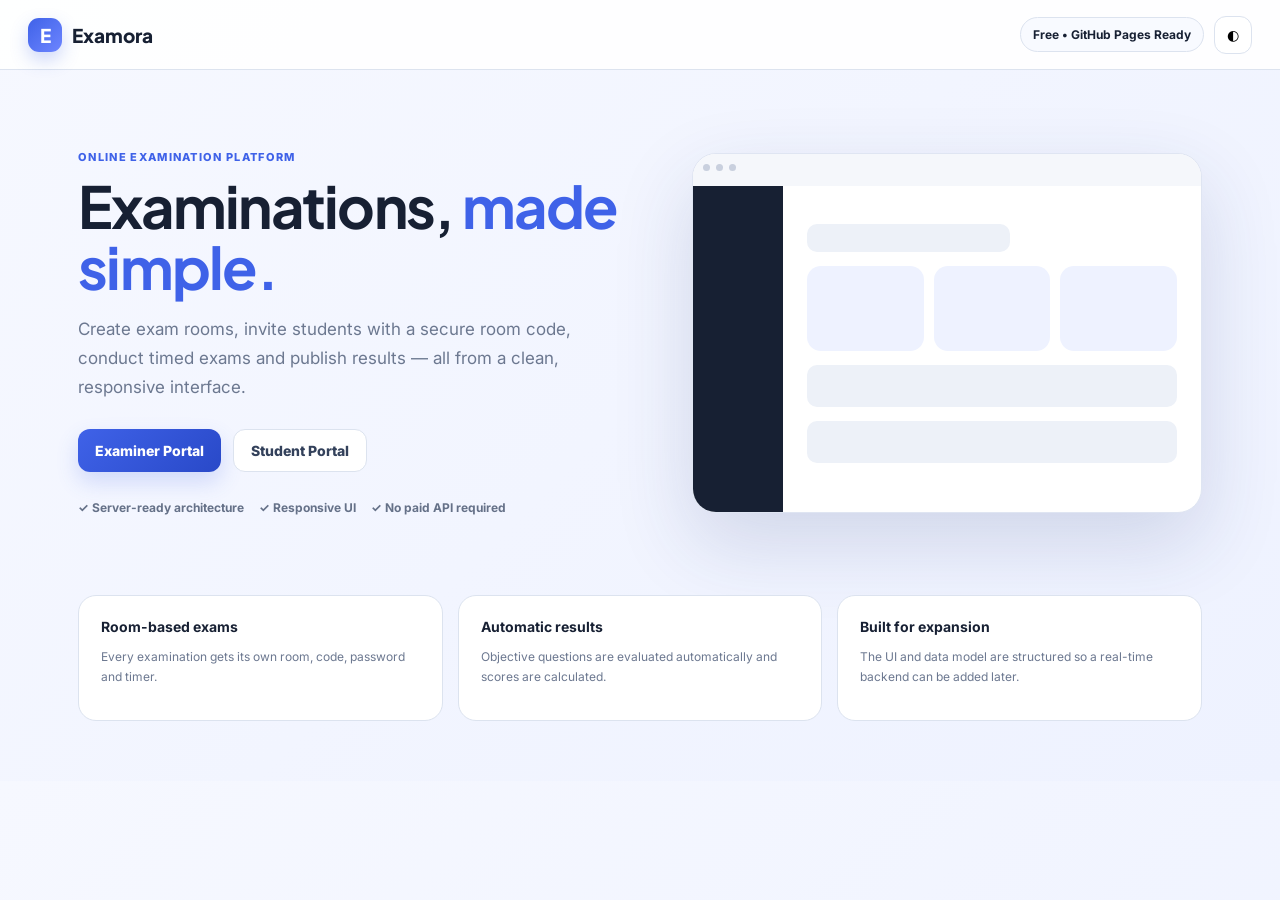
==== index.html @ bc2a3bcb "Add files via upload" ====
<!DOCTYPE html>
<html lang="en">
<head>
  <meta charset="UTF-8">
  <meta name="viewport" content="width=device-width,initial-scale=1">
  <title>Examora — Online Examination Portal</title>
  <meta name="description" content="Free, modern online examination portal with Examiner and Student portals.">
  <link rel="stylesheet" href="assets/styles.css">
</head>
<body class="landing">
  <header class="landing-nav">
    <a class="brand" href="#"><span class="brand-mark">E</span><span>Examora</span></a>
    <div class="top-actions"><span class="secure-pill">Free • GitHub Pages Ready</span><button class="icon-btn" onclick="toggleTheme()" title="Toggle theme" aria-label="Toggle dark mode">◐</button></div>
  </header>

  <main class="hero">
    <section class="hero-copy">
      <div class="eyebrow">ONLINE EXAMINATION PLATFORM</div>
      <h1>Examinations, <span>made simple.</span></h1>
      <p>Create exam rooms, invite students with a secure room code, conduct timed exams and publish results — all from a clean, responsive interface.</p>
      <div class="hero-actions">
        <a class="btn btn-primary" href="examiner.html">Examiner Portal</a>
        <a class="btn btn-secondary" href="student.html">Student Portal</a>
      </div>
      <div class="feature-row">
        <span>✓ Server-ready architecture</span>
        <span>✓ Responsive UI</span>
        <span>✓ No paid API required</span>
      </div>
    </section>
    <section class="portal-preview">
      <div class="preview-window">
        <div class="preview-top"><span></span><span></span><span></span></div>
        <div class="preview-content">
          <div class="preview-sidebar"></div>
          <div class="preview-main">
            <div class="skeleton wide"></div>
            <div class="preview-grid"><div></div><div></div><div></div></div>
            <div class="skeleton"></div><div class="skeleton"></div>
          </div>
        </div>
      </div>
    </section>
  </main>

  <section class="landing-features">
    <article><b>Room-based exams</b><p>Every examination gets its own room, code, password and timer.</p></article>
    <article><b>Automatic results</b><p>Objective questions are evaluated automatically and scores are calculated.</p></article>
    <article><b>Built for expansion</b><p>The UI and data model are structured so a real-time backend can be added later.</p></article>
  </section>
  <script src="assets/app.js"></script><script>restoreTheme();</script>
</body>
</html>
---- assets/styles.css ----
@import url('https://fonts.googleapis.com/css2?family=Inter:wght@400;500;600;700;800&family=Plus+Jakarta+Sans:wght@600;700;800&display=swap');
:root{--bg:#f5f7fb;--surface:#fff;--surface2:#f8faff;--text:#172033;--muted:#6c7890;--line:#dce3ef;--primary:#3f62e8;--primary2:#2949c8;--student:#0d9b83;--student2:#087764;--danger:#e14d5a;--warning:#d99016;--shadow:0 18px 50px rgba(25,40,80,.08);--radius:18px}*{box-sizing:border-box}body{margin:0;background:var(--bg);color:var(--text);font:14px Inter,system-ui,sans-serif}button,input,textarea,select{font:inherit}a{text-decoration:none;color:inherit}.topbar,.landing-nav,.exam-header{height:70px;background:rgba(255,255,255,.94);border-bottom:1px solid var(--line);display:flex;align-items:center;justify-content:space-between;padding:0 28px;position:sticky;top:0;z-index:20}.brand{display:flex;align-items:center;gap:10px;font:800 19px 'Plus Jakarta Sans'}.brand-mark{width:34px;height:34px;border-radius:11px;background:linear-gradient(135deg,var(--primary),#6d85ff);display:grid;place-items:center;color:#fff;font-weight:800;box-shadow:0 8px 18px rgba(63,98,232,.25)}.student-theme .brand-mark{background:linear-gradient(135deg,var(--student),#2bc4a8)}.top-actions{display:flex;align-items:center;gap:10px}.user-chip,.secure-pill{padding:9px 12px;border:1px solid var(--line);background:var(--surface2);border-radius:999px;font-size:12px;font-weight:700}.icon-btn{border:1px solid var(--line);background:#fff;width:38px;height:38px;border-radius:12px;cursor:pointer}.app-shell{display:grid;grid-template-columns:245px 1fr;min-height:calc(100vh - 70px)}.sidebar{background:#fff;border-right:1px solid var(--line);padding:24px 14px;display:flex;flex-direction:column;justify-content:space-between}.sidebar nav{display:grid;gap:6px}.nav-item{border:0;background:transparent;text-align:left;padding:12px 14px;border-radius:12px;color:#657188;cursor:pointer;font-weight:700;display:flex;gap:12px;align-items:center}.nav-item span{width:20px;text-align:center}.nav-item.active{background:#eef2ff;color:var(--primary)}.student-theme .nav-item.active{background:#e7f8f4;color:var(--student)}.sidebar-bottom{display:grid;gap:10px;padding:10px 10px 0;color:#7a8498;font-size:12px}.sidebar-bottom a:hover{color:var(--primary)}.content{padding:30px;max-width:1500px;width:100%;margin:auto}.page-head{display:flex;align-items:center;justify-content:space-between;gap:20px;margin-bottom:22px}.eyebrow{font-size:11px;font-weight:800;letter-spacing:.12em;color:var(--primary);margin-bottom:7px}.student-theme .eyebrow{color:var(--student)}h1,h2{font-family:'Plus Jakarta Sans',Inter,sans-serif;margin:0}h1{font-size:30px;letter-spacing:-.03em}h2{font-size:17px}.page-head p,.form-section small,.exam-meta,.muted{color:var(--muted)}.btn{border:0;border-radius:12px;padding:12px 17px;font-weight:800;cursor:pointer;display:inline-flex;align-items:center;justify-content:center;gap:8px}.btn-primary{background:linear-gradient(135deg,var(--primary),var(--primary2));color:#fff;box-shadow:0 10px 22px rgba(63,98,232,.2)}.btn-student{background:linear-gradient(135deg,var(--student),var(--student2));color:#fff;box-shadow:0 10px 22px rgba(13,155,131,.18)}.btn-secondary{background:#fff;color:#33415b;border:1px solid var(--line)}.btn-ghost{background:transparent;color:#52617a}.btn-danger{background:#fff0f1;color:var(--danger);border:1px solid #ffd4d8}.full{width:100%}.text-btn{border:0;background:transparent;color:var(--primary);font-weight:800;cursor:pointer}.btn-review{border:1px solid transparent;border-radius:10px;padding:10px 12px;transition:.18s}.btn-review:hover{background:#eef2ff;color:var(--primary)}.btn-review.active{background:#eef2ff;color:var(--primary);border-color:#cdd8ff}.student-theme .text-btn{color:var(--student)}.stat-grid{display:grid;grid-template-columns:repeat(4,1fr);gap:15px;margin-bottom:22px}.stat-card{background:#fff;border:1px solid var(--line);border-radius:17px;padding:20px;box-shadow:0 5px 20px rgba(25,40,80,.03)}.stat-card span,.stat-card small{display:block;color:var(--muted);font-size:12px}.stat-card strong{font:800 30px 'Plus Jakarta Sans';margin:8px 0}.section-card{background:#fff;border:1px solid var(--line);border-radius:18px;padding:20px;box-shadow:0 5px 20px rgba(25,40,80,.03);margin-bottom:18px}.section-title{display:flex;justify-content:space-between;align-items:center;margin-bottom:14px}.exam-row,.result-row,.audit-row{display:grid;grid-template-columns:minmax(260px,1.8fr) 110px minmax(150px,1fr) 110px minmax(170px,1fr);align-items:center;gap:18px;padding:18px 0;border-bottom:1px solid #edf0f5}.exam-row>*,.result-row>*,.audit-row>*{min-width:0}.exam-row .room-secret{display:flex;align-items:center;gap:8px;min-width:150px;white-space:nowrap}.exam-row .secret-value{display:inline-block;font-family:monospace;background:#f6f8fc;padding:6px 9px;border-radius:7px;white-space:nowrap;overflow:hidden;text-overflow:ellipsis}.exam-row .room-actions{display:flex;align-items:center;justify-content:flex-start;gap:16px;white-space:nowrap}.exam-row .room-actions .text-btn{white-space:nowrap}.exam-row:last-child,.result-row:last-child,.audit-row:last-child{border-bottom:0}.badge{display:inline-flex;width:max-content;padding:6px 9px;border-radius:999px;font-size:10px;font-weight:800;text-transform:uppercase}.badge.active{background:#e6f8ef;color:#16824e}.badge.upcoming{background:#eef2ff;color:#3f62e8}.badge.completed{background:#f0f2f6;color:#667085}.badge.review{background:#fff5df;color:#a96b00}.badge.published{background:#e7f8f4;color:#087764}.form-card{padding:0}.form-section{padding:22px;border-bottom:1px solid var(--line)}.form-section:last-child{border-bottom:0}.form-section h2{margin-bottom:16px}.form-grid{display:grid;grid-template-columns:repeat(2,minmax(0,1fr));gap:16px}.form-grid label,.modal-box>form>label{display:grid;gap:7px;color:#506079;font-size:12px;font-weight:800}input,textarea,select{width:100%;border:1px solid #d6deeb;border-radius:12px;background:#fff;color:var(--text);padding:12px 13px;outline:none}input:focus,textarea:focus,select:focus{border-color:#7690f4;box-shadow:0 0 0 3px rgba(63,98,232,.1)}textarea{resize:vertical}.form-actions{padding:20px;display:flex;justify-content:flex-end;gap:10px}.toggle-line{display:flex;align-items:center;gap:12px}.switch{position:relative;width:42px;height:24px}.switch input{display:none}.switch span{position:absolute;inset:0;background:#d8deea;border-radius:30px;cursor:pointer}.switch span:after{content:'';position:absolute;width:18px;height:18px;background:#fff;border-radius:50%;left:3px;top:3px;transition:.2s}.switch input:checked+span{background:var(--primary)}.switch input:checked+span:after{left:21px}.compact-input{max-width:100px;margin-left:auto}.type-pills{display:flex;gap:8px;flex-wrap:wrap}.type-pills label{padding:9px 12px;background:#f5f7fb;border:1px solid var(--line);border-radius:999px;font-size:12px;font-weight:700}.type-pills input{width:auto}.modal{position:fixed;inset:0;background:rgba(18,29,52,.48);display:grid;place-items:center;padding:20px;z-index:100}.modal.hidden{display:none}.modal-box{background:#fff;border-radius:20px;width:min(650px,100%);max-height:90vh;overflow:auto;padding:24px;position:relative;box-shadow:var(--shadow)}.modal-box h2{font-size:24px;margin-bottom:20px}.modal-close{position:absolute;right:15px;top:15px;border:0;background:#f0f2f5;border-radius:10px;width:34px;height:34px;cursor:pointer;font-size:22px}.modal-box form{display:grid;gap:15px}.question-list{display:grid;gap:10px}.question-item{border:1px solid var(--line);border-radius:15px;padding:15px;display:grid;grid-template-columns:1fr auto;gap:12px}.question-item .q-title{font-weight:800}.question-item .q-meta{font-size:11px;color:var(--muted);margin-top:6px}.room-secret{display:flex;align-items:center;gap:8px}.secret-value{font-family:monospace;background:#f6f8fc;padding:6px 8px;border-radius:7px}.room-actions{display:flex;gap:8px;align-items:center}.notice{padding:12px 14px;border-radius:12px;background:#f3f6ff;border:1px solid #dce5ff;color:#42527a;margin:15px 0}.student-banner{display:flex;align-items:center;justify-content:space-between;background:linear-gradient(120deg,#e8fbf6,#f6fffd);border:1px solid #c9eee6;padding:18px;border-radius:18px;margin-bottom:20px}.student-banner>div{display:flex;gap:12px;align-items:center}.banner-icon{width:40px;height:40px;border-radius:12px;background:#d5f6ee;color:var(--student);display:grid;place-items:center;font-weight:800}.center-wrap{min-height:60vh;display:grid;place-items:center}.join-card{width:min(480px,100%);background:#fff;border:1px solid var(--line);padding:28px;border-radius:22px;box-shadow:var(--shadow)}.join-icon{width:48px;height:48px;border-radius:15px;background:#e7f8f4;color:var(--student);display:grid;place-items:center;font-size:24px;margin-bottom:20px}.join-card form{display:grid;gap:15px;margin-top:20px}.profile-card{display:flex;gap:18px;align-items:center}.avatar{width:64px;height:64px;border-radius:18px;background:#e7f8f4;color:var(--student);display:grid;place-items:center;font-size:24px;font-weight:800}.exam-screen{background:#f7f9fc}.exam-header{position:sticky}.save-state{margin-left:15px;color:#16824e;font-size:11px}.timer-box{background:#172033;color:#fff;border-radius:12px;padding:7px 14px;display:grid;text-align:center}.timer-box small{font-size:8px;opacity:.7}.timer-box strong{font-size:18px}.exam-layout{display:grid;grid-template-columns:260px 1fr;min-height:calc(100vh - 140px)}.question-nav{background:#fff;border-right:1px solid var(--line);padding:22px}.nav-head{display:flex;justify-content:space-between;margin-bottom:15px}.question-grid{display:grid;grid-template-columns:repeat(5,1fr);gap:7px}.question-grid button{border:1px solid var(--line);background:#fff;border-radius:8px;padding:8px;cursor:pointer}.question-grid button.answered{background:#e7f8f4;border-color:#bce8dd;color:var(--student)}.question-grid button.review{background:#fff3da;border-color:#f1d49b;color:#9a6507}.legend{display:grid;gap:8px;margin-top:18px;font-size:10px;color:var(--muted)}.legend span{display:flex;align-items:center;gap:7px}.dot{width:8px;height:8px;border-radius:50%;background:#d7deea}.dot.answered{background:var(--student)}.dot.review{background:#e1a42b}.question-area{padding:42px;max-width:900px;width:100%;margin:auto}.question-top{display:flex;justify-content:space-between;color:var(--muted);font-size:12px;font-weight:800}.question-area h1{font-size:24px;margin:18px 0 25px;line-height:1.45}.answer-options{display:grid;gap:12px}.answer-option{border:1px solid var(--line);padding:15px;border-radius:13px;cursor:pointer;display:flex;gap:12px;align-items:center}.answer-option.selected{border-color:#72cfc0;background:#effbf8}.answer-option input{width:auto}.question-actions{display:flex;justify-content:space-between;margin-top:30px;gap:10px}.submit-bar{height:70px;background:#fff;border-top:1px solid var(--line);display:flex;align-items:center;justify-content:space-between;padding:0 28px;position:sticky;bottom:0}.result-page{min-height:calc(100vh - 70px);display:grid;place-items:center;padding:30px}.result-card{background:#fff;border:1px solid var(--line);border-radius:22px;padding:34px;width:min(520px,100%);text-align:center;box-shadow:var(--shadow)}.result-check{width:56px;height:56px;border-radius:50%;background:#e7f8f4;color:var(--student);display:grid;place-items:center;font-size:26px;margin:0 auto 18px}.score-ring{width:150px;height:150px;border-radius:50%;border:12px solid #e7f8f4;margin:22px auto;display:grid;place-items:center}.score-ring strong{font-size:32px}.result-stats{display:grid;grid-template-columns:repeat(3,1fr);gap:10px;margin:18px 0 24px}.result-stats div{background:#f7f9fc;padding:12px;border-radius:12px}.result-stats b,.result-stats span{display:block}.result-stats span{font-size:10px;color:var(--muted);margin-top:5px}.grading-shell{display:grid;grid-template-columns:300px 1fr;gap:18px}.student-attempts{background:#fff;border:1px solid var(--line);border-radius:18px;padding:12px;height:max-content}.attempt-card{padding:14px;border-radius:13px;border:1px solid transparent;cursor:pointer}.attempt-card:hover,.attempt-card.selected{background:#f4f6ff;border-color:#d8e0ff}.attempt-card b{display:block}.attempt-card span{font-size:11px;color:var(--muted)}.grading-card{background:#fff;border:1px solid var(--line);border-radius:18px;padding:22px}.grading-head{display:flex;justify-content:space-between;align-items:center;gap:15px;padding-bottom:16px;border-bottom:1px solid var(--line)}.answer-review{border:1px solid var(--line);border-radius:15px;padding:16px;margin-top:13px}.answer-review.manual{border-left:4px solid #d99016}.answer-review.auto{border-left:4px solid var(--student)}.answer-review .review-label{font-size:10px;text-transform:uppercase;font-weight:800;color:var(--muted)}.student-answer{background:#f7f9fc;border-radius:10px;padding:12px;margin:10px 0;white-space:pre-wrap}.grading-fields{display:grid;grid-template-columns:140px 1fr;gap:10px;align-items:end}.grading-fields label{font-size:11px;font-weight:800;color:#56647b}.empty{padding:30px;text-align:center;color:var(--muted);border:1px dashed var(--line);border-radius:14px}.landing{background:linear-gradient(135deg,#f6f8ff,#eef2ff)}.landing-nav{position:relative}.hero{max-width:1180px;margin:0 auto;padding:80px 28px;display:grid;grid-template-columns:1.05fr .95fr;gap:50px;align-items:center}.hero h1{font-size:58px;line-height:1.05;margin:12px 0}.hero h1 span{color:var(--primary)}.hero-copy>p{font-size:17px;color:var(--muted);line-height:1.7;max-width:620px}.hero-actions{display:flex;gap:12px;margin:28px 0}.feature-row{display:flex;flex-wrap:wrap;gap:15px;color:#657188;font-size:12px;font-weight:700}.portal-preview{display:flex;justify-content:center}.preview-window{width:100%;height:360px;border-radius:24px;background:#fff;box-shadow:0 30px 80px rgba(39,59,120,.16);overflow:hidden;border:1px solid #dfe5f2}.preview-top{height:32px;background:#f5f7fb;display:flex;gap:6px;padding:10px}.preview-top span{width:7px;height:7px;border-radius:50%;background:#c9d0de}.preview-content{display:grid;grid-template-columns:90px 1fr;height:328px}.preview-sidebar{background:#172033}.preview-main{padding:24px}.skeleton{height:42px;background:#edf1f8;border-radius:10px;margin:14px 0}.skeleton.wide{width:55%;height:28px}.preview-grid{display:grid;grid-template-columns:repeat(3,1fr);gap:10px}.preview-grid div{height:85px;background:#eef2ff;border-radius:14px}.landing-features{max-width:1180px;margin:0 auto 60px;padding:0 28px;display:grid;grid-template-columns:repeat(3,1fr);gap:15px}.landing-features article{background:#fff;border:1px solid var(--line);border-radius:18px;padding:22px}.landing-features p{color:var(--muted);font-size:12px;line-height:1.6}.security-note{font-size:11px;color:var(--muted);margin-top:8px}.field-title{display:block;font-size:12px;font-weight:800;color:#506079;margin-bottom:7px}.grading-summary{display:flex;flex-wrap:wrap;gap:10px 18px;color:var(--muted);font-size:11px;padding:4px 0}.grading-summary span{display:inline-flex;gap:4px}.grading-summary b{color:var(--text)}body.dark .field-title{color:#b8c5da}body.dark .grading-summary b{color:var(--text)}@media(max-width:1000px){.stat-grid{grid-template-columns:repeat(2,1fr)}.app-shell{grid-template-columns:1fr}.sidebar{display:none}.hero{grid-template-columns:1fr}.grading-shell{grid-template-columns:1fr}}@media(max-width:700px){.content{padding:18px}.topbar{padding:0 16px}.page-head{align-items:flex-start;flex-direction:column}.form-grid,.stat-grid,.landing-features{grid-template-columns:1fr}.exam-row,.result-row,.audit-row{grid-template-columns:1fr;gap:10px}.exam-row .room-secret{justify-content:flex-start}.exam-row .room-actions{justify-content:flex-start}.hero{padding:45px 20px}.hero h1{font-size:42px}.hero-actions{flex-direction:column}.exam-layout{grid-template-columns:1fr}.question-nav{border-right:0;border-bottom:1px solid var(--line)}.question-area{padding:25px 18px}.question-actions{flex-direction:column}.question-actions>div{display:flex;flex-direction:column;gap:8px}.grading-fields{grid-template-columns:1fr}.room-actions{flex-wrap:wrap}}
.view{display:none}.view.active{display:block}
body.dark{--bg:#0b1120;--surface:#151e31;--surface2:#1b263b;--text:#edf3ff;--muted:#aab6ca;--line:#2b3952;--shadow:0 20px 60px rgba(0,0,0,.28)}
body.dark{color:var(--text);background:var(--bg)}
body.dark .topbar,body.dark .landing-nav,body.dark .sidebar,body.dark .section-card,body.dark .stat-card,body.dark .modal-box,body.dark .grading-card,body.dark .student-attempts,body.dark .submit-bar,body.dark .exam-header,body.dark .result-card,body.dark .join-card,body.dark .admin-card{background:var(--surface);color:var(--text);border-color:var(--line)}
body.dark .sidebar{border-right-color:var(--line)}
body.dark .brand,body.dark h1,body.dark h2,body.dark h3,body.dark b,body.dark strong{color:var(--text)}
body.dark .nav-item{color:#a9b5ca}
body.dark .nav-item.active{background:#253458;color:#8ea7ff}
body.dark .student-theme .nav-item.active{background:#143f39;color:#47d0b8}
body.dark .sidebar-bottom{color:#8d9ab0}
body.dark .sidebar-bottom a:hover,body.dark .text-btn{color:#8ea7ff}
body.dark .student-theme .text-btn{color:#42cdb6}
body.dark .page-head p,body.dark .form-section small,body.dark .exam-meta,body.dark .muted,body.dark .q-meta,body.dark .security-note{color:var(--muted)}
body.dark .user-chip,body.dark .secure-pill,body.dark .icon-btn{background:#111a2a;color:var(--text);border-color:var(--line)}
body.dark input,body.dark textarea,body.dark select,body.dark .btn-secondary,body.dark .answer-option,body.dark .question-grid button{background:#0f1829;color:var(--text);border-color:#34445f}
body.dark input::placeholder,body.dark textarea::placeholder{color:#718099}
body.dark input:focus,body.dark textarea:focus,body.dark select:focus{border-color:#6f8df5;box-shadow:0 0 0 3px rgba(111,141,245,.16)}
body.dark .type-pills label{background:#111a2a;color:#dce5f5;border-color:var(--line)}
body.dark .switch span{background:#3a465c}
body.dark .modal-close{background:#243047;color:#edf3ff}
body.dark .modal{background:rgba(2,6,18,.72)}
body.dark .notice{background:#172744;color:#c8d5ee;border-color:#2e456d}
body.dark .secret-value{background:#0f1829;color:#edf3ff;border:1px solid var(--line)}
body.dark .empty{background:#10192a;color:var(--muted);border-color:#34445f}
body.dark .student-banner{background:linear-gradient(120deg,#102c2b,#122f2d);border-color:#22564f;color:#e8fffa}
body.dark .student-banner p{color:#b9d6d1}
body.dark .banner-icon,body.dark .join-icon,body.dark .avatar,body.dark .result-check{background:#153f39;color:#45d0b8}
body.dark .exam-screen{background:#0d1423}
body.dark .question-nav{background:var(--surface);border-color:var(--line)}
body.dark .question-grid button.answered{background:#123b37;border-color:#216c61;color:#4bd1bb}
body.dark .question-grid button.review{background:#172d52;border-color:#315b9c;color:#8eb3ff}
body.dark .dot.review{background:#5d93ed}
body.dark .answer-option.selected{border-color:#2b9f90;background:#123d38}
body.dark .student-answer{background:#101a2b;color:#e5edfb}
body.dark .grading-head{border-color:var(--line)}
body.dark .attempt-card:hover,body.dark .attempt-card.selected{background:#1b2945;border-color:#344f83}
body.dark .result-stats div{background:#101a2b;color:var(--text)}
body.dark .score-ring{border-color:#16443f}
body.dark .admin-banner{background:linear-gradient(120deg,#21183a,#18162c);border-color:#4a3470}
body.dark .admin-banner b{color:#c8adff}.admin-banner p{color:#756a88}
body.dark .admin-banner p{color:#aaa0bd}
body.dark .landing{background:linear-gradient(135deg,#0b1120,#111b32)}
body.dark .preview-window{background:var(--surface);border-color:var(--line)}
body.dark .preview-top{background:#10192a}
body.dark .preview-main .skeleton{background:#202d43}
body.dark .preview-grid div{background:#1b2945}
body.dark .landing-features article{background:var(--surface);border-color:var(--line)}
body.dark .feature-row{color:#aab6ca}
body.dark .student-banner .btn-student{color:#fff}
body.dark .btn-ghost{color:#9bb0d4}
body.dark .btn-review.active{background:#1a3158;color:#8eb3ff;border-color:#315b9c}
body.dark .badge.upcoming{background:#1c2b4c;color:#91abff}
body.dark .badge.completed{background:#273044;color:#a9b3c4}
body.dark .badge.review{background:#3b301a;color:#f2c56c}
body.dark .badge.published{background:#123d38;color:#58d3be}
body.dark .badge.active{background:#123d2c;color:#55d69a}
body.dark .btn-danger{background:#3a1d25;color:#ff9da8;border-color:#67303b}
body.dark .form-section{border-color:var(--line)}
body.dark .exam-row,body.dark .result-row,body.dark .audit-row{border-color:#26334a}
body.dark .question-item,body.dark .answer-review{border-color:var(--line)}
body.dark .answer-review.manual{border-left-color:#d8a13c}
body.dark .answer-review.auto{border-left-color:#42cdb6}
body.dark .review-label{color:#95a3b9}
@media(max-width:700px){body.dark .question-actions .btn-ghost{color:#8eb3ff}}
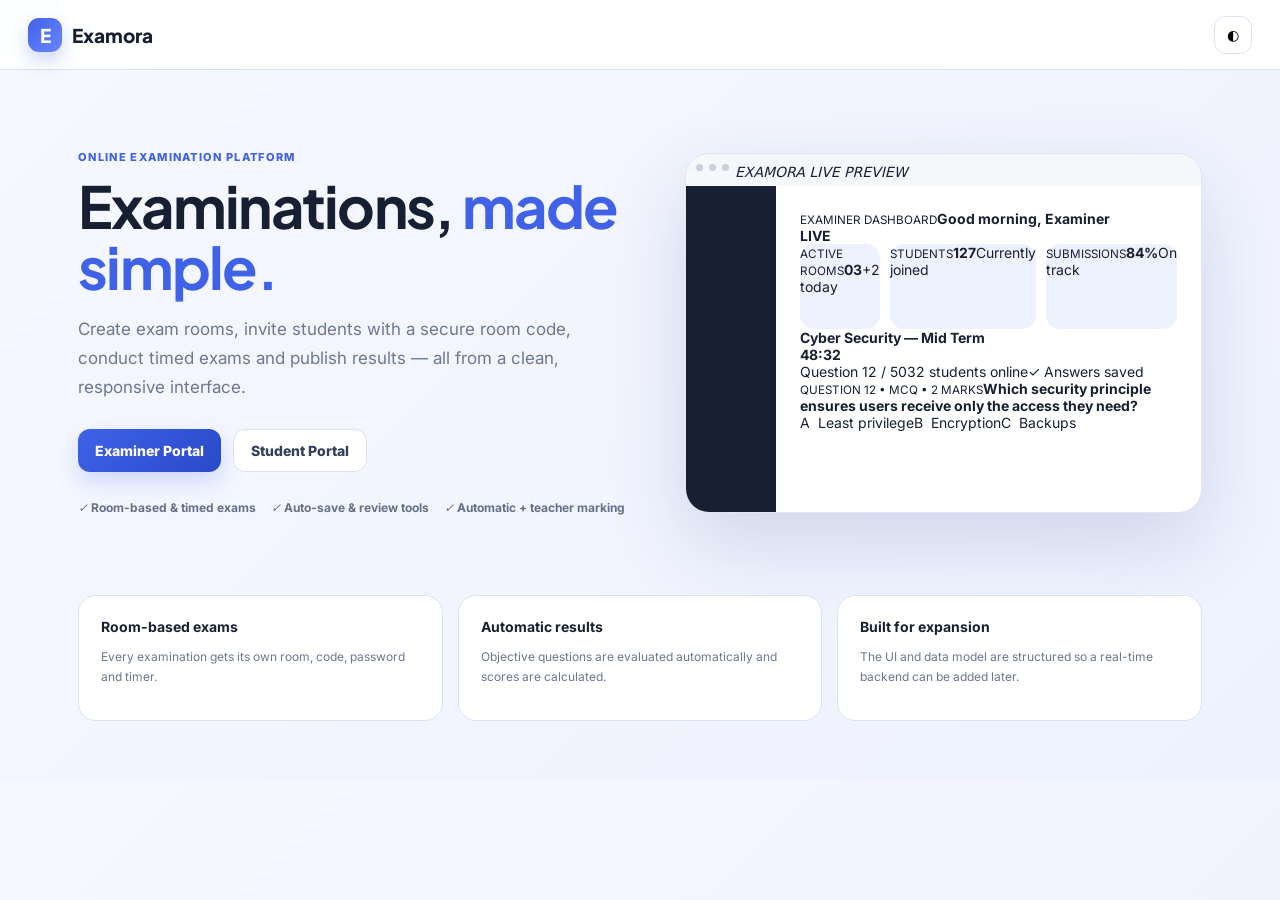
==== commit f2f0100e: "Add files via upload" ====
--- a/index.html
+++ b/index.html
@@ -10,7 +10,7 @@
 <body class="landing">
   <header class="landing-nav">
     <a class="brand" href="#"><span class="brand-mark">E</span><span>Examora</span></a>
-    <div class="top-actions"><span class="secure-pill">Free • GitHub Pages Ready</span><button class="icon-btn" onclick="toggleTheme()" title="Toggle theme" aria-label="Toggle dark mode">◐</button></div>
+    <div class="top-actions"><button class="icon-btn" onclick="toggleTheme()" title="Toggle theme" aria-label="Toggle dark mode">◐</button></div>
   </header>
 
   <main class="hero">
@@ -23,22 +23,39 @@
         <a class="btn btn-secondary" href="student.html">Student Portal</a>
       </div>
       <div class="feature-row">
-        <span>✓ Server-ready architecture</span>
-        <span>✓ Responsive UI</span>
-        <span>✓ No paid API required</span>
+        <span><i>✓</i> Room-based & timed exams</span>
+        <span><i>✓</i> Auto-save & review tools</span>
+        <span><i>✓</i> Automatic + teacher marking</span>
       </div>
     </section>
-    <section class="portal-preview">
+    <section class="portal-preview" aria-label="Examora live dashboard preview">
       <div class="preview-window">
-        <div class="preview-top"><span></span><span></span><span></span></div>
+        <div class="preview-top"><span></span><span></span><span></span><em>EXAMORA LIVE PREVIEW</em></div>
         <div class="preview-content">
-          <div class="preview-sidebar"></div>
+          <div class="preview-sidebar">
+            <div class="mini-logo">E</div>
+            <div class="mini-nav active"></div><div class="mini-nav"></div><div class="mini-nav"></div><div class="mini-nav short"></div>
+          </div>
           <div class="preview-main">
-            <div class="skeleton wide"></div>
-            <div class="preview-grid"><div></div><div></div><div></div></div>
-            <div class="skeleton"></div><div class="skeleton"></div>
+            <div class="mini-head"><div><small>EXAMINER DASHBOARD</small><strong>Good morning, Examiner</strong></div><b class="mini-live"><span></span> LIVE</b></div>
+            <div class="preview-grid">
+              <div class="mini-stat"><small>ACTIVE ROOMS</small><strong>03</strong><span>+2 today</span></div>
+              <div class="mini-stat"><small>STUDENTS</small><strong>127</strong><span>Currently joined</span></div>
+              <div class="mini-stat"><small>SUBMISSIONS</small><strong>84%</strong><span>On track</span></div>
+            </div>
+            <div class="mini-exam-card">
+              <div class="mini-exam-title"><div><span class="mini-dot"></span><b>Cyber Security — Mid Term</b></div><strong class="mini-timer">48:32</strong></div>
+              <div class="mini-progress"><span></span></div>
+              <div class="mini-exam-meta"><span>Question 12 / 50</span><span>32 students online</span><span class="mini-saved">✓ Answers saved</span></div>
+            </div>
+            <div class="mini-question">
+              <div><small>QUESTION 12 • MCQ • 2 MARKS</small><b>Which security principle ensures users receive only the access they need?</b></div>
+              <div class="mini-options"><span class="selected">A&nbsp; Least privilege</span><span>B&nbsp; Encryption</span><span>C&nbsp; Backups</span></div>
+            </div>
           </div>
         </div>
+        <div class="preview-float float-one">✓ Answer saved</div>
+        <div class="preview-float float-two">● 32 students online</div>
       </div>
     </section>
   </main>
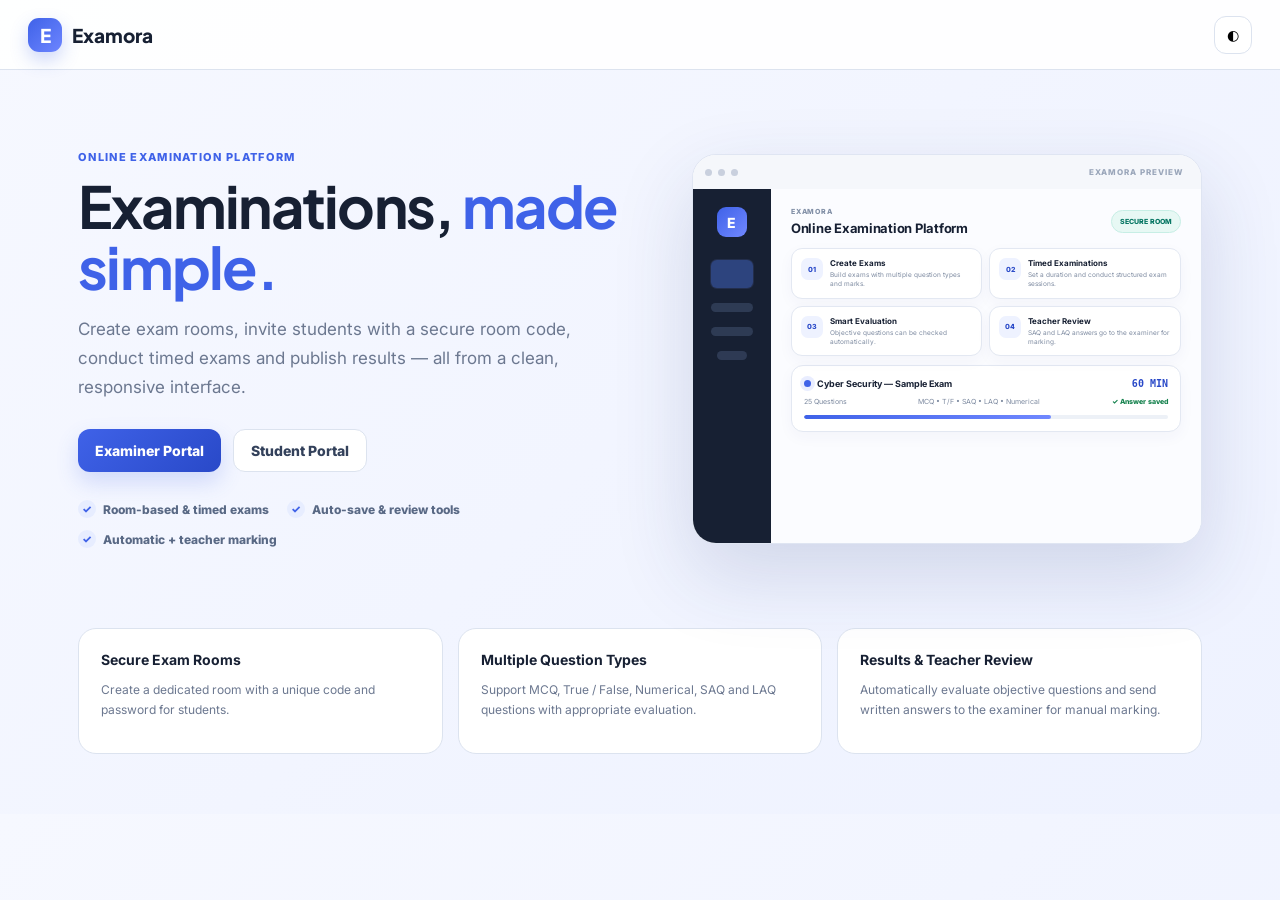
==== commit 96dabce9: "Add files via upload" ====
--- a/index.html
+++ b/index.html
@@ -28,42 +28,40 @@
         <span><i>✓</i> Automatic + teacher marking</span>
       </div>
     </section>
-    <section class="portal-preview" aria-label="Examora live dashboard preview">
-      <div class="preview-window">
-        <div class="preview-top"><span></span><span></span><span></span><em>EXAMORA LIVE PREVIEW</em></div>
+    <section class="portal-preview" aria-label="Examora capabilities preview">
+      <div class="preview-window capability-preview">
+        <div class="preview-top"><span></span><span></span><span></span><em>EXAMORA PREVIEW</em></div>
         <div class="preview-content">
           <div class="preview-sidebar">
             <div class="mini-logo">E</div>
             <div class="mini-nav active"></div><div class="mini-nav"></div><div class="mini-nav"></div><div class="mini-nav short"></div>
           </div>
-          <div class="preview-main">
-            <div class="mini-head"><div><small>EXAMINER DASHBOARD</small><strong>Good morning, Examiner</strong></div><b class="mini-live"><span></span> LIVE</b></div>
-            <div class="preview-grid">
-              <div class="mini-stat"><small>ACTIVE ROOMS</small><strong>03</strong><span>+2 today</span></div>
-              <div class="mini-stat"><small>STUDENTS</small><strong>127</strong><span>Currently joined</span></div>
-              <div class="mini-stat"><small>SUBMISSIONS</small><strong>84%</strong><span>On track</span></div>
+          <div class="preview-main capability-main">
+            <div class="capability-heading">
+              <div><small>EXAMORA</small><strong>Online Examination Platform</strong></div>
+              <span class="capability-pill">SECURE ROOM</span>
             </div>
-            <div class="mini-exam-card">
-              <div class="mini-exam-title"><div><span class="mini-dot"></span><b>Cyber Security — Mid Term</b></div><strong class="mini-timer">48:32</strong></div>
-              <div class="mini-progress"><span></span></div>
-              <div class="mini-exam-meta"><span>Question 12 / 50</span><span>32 students online</span><span class="mini-saved">✓ Answers saved</span></div>
+            <div class="capability-cards">
+              <div class="capability-card"><span class="cap-icon">01</span><div><b>Create Exams</b><small>Build exams with multiple question types and marks.</small></div></div>
+              <div class="capability-card"><span class="cap-icon">02</span><div><b>Timed Examinations</b><small>Set a duration and conduct structured exam sessions.</small></div></div>
+              <div class="capability-card"><span class="cap-icon">03</span><div><b>Smart Evaluation</b><small>Objective questions can be checked automatically.</small></div></div>
+              <div class="capability-card"><span class="cap-icon">04</span><div><b>Teacher Review</b><small>SAQ and LAQ answers go to the examiner for marking.</small></div></div>
             </div>
-            <div class="mini-question">
-              <div><small>QUESTION 12 • MCQ • 2 MARKS</small><b>Which security principle ensures users receive only the access they need?</b></div>
-              <div class="mini-options"><span class="selected">A&nbsp; Least privilege</span><span>B&nbsp; Encryption</span><span>C&nbsp; Backups</span></div>
+            <div class="mini-exam-card capability-exam">
+              <div class="mini-exam-title"><div><span class="mini-dot"></span><b>Cyber Security — Sample Exam</b></div><strong class="mini-timer">60 MIN</strong></div>
+              <div class="mini-exam-meta capability-meta"><span>25 Questions</span><span>MCQ • T/F • SAQ • LAQ • Numerical</span><span class="mini-saved">✓ Answer saved</span></div>
+              <div class="capability-progress"><span></span></div>
             </div>
           </div>
         </div>
-        <div class="preview-float float-one">✓ Answer saved</div>
-        <div class="preview-float float-two">● 32 students online</div>
       </div>
     </section>
   </main>
 
   <section class="landing-features">
-    <article><b>Room-based exams</b><p>Every examination gets its own room, code, password and timer.</p></article>
-    <article><b>Automatic results</b><p>Objective questions are evaluated automatically and scores are calculated.</p></article>
-    <article><b>Built for expansion</b><p>The UI and data model are structured so a real-time backend can be added later.</p></article>
+    <article><b>Secure Exam Rooms</b><p>Create a dedicated room with a unique code and password for students.</p></article>
+    <article><b>Multiple Question Types</b><p>Support MCQ, True / False, Numerical, SAQ and LAQ questions with appropriate evaluation.</p></article>
+    <article><b>Results & Teacher Review</b><p>Automatically evaluate objective questions and send written answers to the examiner for manual marking.</p></article>
   </section>
   <script src="assets/app.js"></script><script>restoreTheme();</script>
 </body>
--- a/assets/styles.css
+++ b/assets/styles.css
@@ -1,5 +1,5 @@
 @import url('https://fonts.googleapis.com/css2?family=Inter:wght@400;500;600;700;800&family=Plus+Jakarta+Sans:wght@600;700;800&display=swap');
-:root{--bg:#f5f7fb;--surface:#fff;--surface2:#f8faff;--text:#172033;--muted:#6c7890;--line:#dce3ef;--primary:#3f62e8;--primary2:#2949c8;--student:#0d9b83;--student2:#087764;--danger:#e14d5a;--warning:#d99016;--shadow:0 18px 50px rgba(25,40,80,.08);--radius:18px}*{box-sizing:border-box}body{margin:0;background:var(--bg);color:var(--text);font:14px Inter,system-ui,sans-serif}button,input,textarea,select{font:inherit}a{text-decoration:none;color:inherit}.topbar,.landing-nav,.exam-header{height:70px;background:rgba(255,255,255,.94);border-bottom:1px solid var(--line);display:flex;align-items:center;justify-content:space-between;padding:0 28px;position:sticky;top:0;z-index:20}.brand{display:flex;align-items:center;gap:10px;font:800 19px 'Plus Jakarta Sans'}.brand-mark{width:34px;height:34px;border-radius:11px;background:linear-gradient(135deg,var(--primary),#6d85ff);display:grid;place-items:center;color:#fff;font-weight:800;box-shadow:0 8px 18px rgba(63,98,232,.25)}.student-theme .brand-mark{background:linear-gradient(135deg,var(--student),#2bc4a8)}.top-actions{display:flex;align-items:center;gap:10px}.user-chip,.secure-pill{padding:9px 12px;border:1px solid var(--line);background:var(--surface2);border-radius:999px;font-size:12px;font-weight:700}.icon-btn{border:1px solid var(--line);background:#fff;width:38px;height:38px;border-radius:12px;cursor:pointer}.app-shell{display:grid;grid-template-columns:245px 1fr;min-height:calc(100vh - 70px)}.sidebar{background:#fff;border-right:1px solid var(--line);padding:24px 14px;display:flex;flex-direction:column;justify-content:space-between}.sidebar nav{display:grid;gap:6px}.nav-item{border:0;background:transparent;text-align:left;padding:12px 14px;border-radius:12px;color:#657188;cursor:pointer;font-weight:700;display:flex;gap:12px;align-items:center}.nav-item span{width:20px;text-align:center}.nav-item.active{background:#eef2ff;color:var(--primary)}.student-theme .nav-item.active{background:#e7f8f4;color:var(--student)}.sidebar-bottom{display:grid;gap:10px;padding:10px 10px 0;color:#7a8498;font-size:12px}.sidebar-bottom a:hover{color:var(--primary)}.content{padding:30px;max-width:1500px;width:100%;margin:auto}.page-head{display:flex;align-items:center;justify-content:space-between;gap:20px;margin-bottom:22px}.eyebrow{font-size:11px;font-weight:800;letter-spacing:.12em;color:var(--primary);margin-bottom:7px}.student-theme .eyebrow{color:var(--student)}h1,h2{font-family:'Plus Jakarta Sans',Inter,sans-serif;margin:0}h1{font-size:30px;letter-spacing:-.03em}h2{font-size:17px}.page-head p,.form-section small,.exam-meta,.muted{color:var(--muted)}.btn{border:0;border-radius:12px;padding:12px 17px;font-weight:800;cursor:pointer;display:inline-flex;align-items:center;justify-content:center;gap:8px}.btn-primary{background:linear-gradient(135deg,var(--primary),var(--primary2));color:#fff;box-shadow:0 10px 22px rgba(63,98,232,.2)}.btn-student{background:linear-gradient(135deg,var(--student),var(--student2));color:#fff;box-shadow:0 10px 22px rgba(13,155,131,.18)}.btn-secondary{background:#fff;color:#33415b;border:1px solid var(--line)}.btn-ghost{background:transparent;color:#52617a}.btn-danger{background:#fff0f1;color:var(--danger);border:1px solid #ffd4d8}.full{width:100%}.text-btn{border:0;background:transparent;color:var(--primary);font-weight:800;cursor:pointer}.btn-review{border:1px solid transparent;border-radius:10px;padding:10px 12px;transition:.18s}.btn-review:hover{background:#eef2ff;color:var(--primary)}.btn-review.active{background:#eef2ff;color:var(--primary);border-color:#cdd8ff}.student-theme .text-btn{color:var(--student)}.stat-grid{display:grid;grid-template-columns:repeat(4,1fr);gap:15px;margin-bottom:22px}.stat-card{background:#fff;border:1px solid var(--line);border-radius:17px;padding:20px;box-shadow:0 5px 20px rgba(25,40,80,.03)}.stat-card span,.stat-card small{display:block;color:var(--muted);font-size:12px}.stat-card strong{font:800 30px 'Plus Jakarta Sans';margin:8px 0}.section-card{background:#fff;border:1px solid var(--line);border-radius:18px;padding:20px;box-shadow:0 5px 20px rgba(25,40,80,.03);margin-bottom:18px}.section-title{display:flex;justify-content:space-between;align-items:center;margin-bottom:14px}.exam-row,.result-row,.audit-row{display:grid;grid-template-columns:minmax(260px,1.8fr) 110px minmax(150px,1fr) 110px minmax(170px,1fr);align-items:center;gap:18px;padding:18px 0;border-bottom:1px solid #edf0f5}.exam-row>*,.result-row>*,.audit-row>*{min-width:0}.exam-row .room-secret{display:flex;align-items:center;gap:8px;min-width:150px;white-space:nowrap}.exam-row .secret-value{display:inline-block;font-family:monospace;background:#f6f8fc;padding:6px 9px;border-radius:7px;white-space:nowrap;overflow:hidden;text-overflow:ellipsis}.exam-row .room-actions{display:flex;align-items:center;justify-content:flex-start;gap:16px;white-space:nowrap}.exam-row .room-actions .text-btn{white-space:nowrap}.exam-row:last-child,.result-row:last-child,.audit-row:last-child{border-bottom:0}.badge{display:inline-flex;width:max-content;padding:6px 9px;border-radius:999px;font-size:10px;font-weight:800;text-transform:uppercase}.badge.active{background:#e6f8ef;color:#16824e}.badge.upcoming{background:#eef2ff;color:#3f62e8}.badge.completed{background:#f0f2f6;color:#667085}.badge.review{background:#fff5df;color:#a96b00}.badge.published{background:#e7f8f4;color:#087764}.form-card{padding:0}.form-section{padding:22px;border-bottom:1px solid var(--line)}.form-section:last-child{border-bottom:0}.form-section h2{margin-bottom:16px}.form-grid{display:grid;grid-template-columns:repeat(2,minmax(0,1fr));gap:16px}.form-grid label,.modal-box>form>label{display:grid;gap:7px;color:#506079;font-size:12px;font-weight:800}input,textarea,select{width:100%;border:1px solid #d6deeb;border-radius:12px;background:#fff;color:var(--text);padding:12px 13px;outline:none}input:focus,textarea:focus,select:focus{border-color:#7690f4;box-shadow:0 0 0 3px rgba(63,98,232,.1)}textarea{resize:vertical}.form-actions{padding:20px;display:flex;justify-content:flex-end;gap:10px}.toggle-line{display:flex;align-items:center;gap:12px}.switch{position:relative;width:42px;height:24px}.switch input{display:none}.switch span{position:absolute;inset:0;background:#d8deea;border-radius:30px;cursor:pointer}.switch span:after{content:'';position:absolute;width:18px;height:18px;background:#fff;border-radius:50%;left:3px;top:3px;transition:.2s}.switch input:checked+span{background:var(--primary)}.switch input:checked+span:after{left:21px}.compact-input{max-width:100px;margin-left:auto}.type-pills{display:flex;gap:8px;flex-wrap:wrap}.type-pills label{padding:9px 12px;background:#f5f7fb;border:1px solid var(--line);border-radius:999px;font-size:12px;font-weight:700}.type-pills input{width:auto}.modal{position:fixed;inset:0;background:rgba(18,29,52,.48);display:grid;place-items:center;padding:20px;z-index:100}.modal.hidden{display:none}.modal-box{background:#fff;border-radius:20px;width:min(650px,100%);max-height:90vh;overflow:auto;padding:24px;position:relative;box-shadow:var(--shadow)}.modal-box h2{font-size:24px;margin-bottom:20px}.modal-close{position:absolute;right:15px;top:15px;border:0;background:#f0f2f5;border-radius:10px;width:34px;height:34px;cursor:pointer;font-size:22px}.modal-box form{display:grid;gap:15px}.question-list{display:grid;gap:10px}.question-item{border:1px solid var(--line);border-radius:15px;padding:15px;display:grid;grid-template-columns:1fr auto;gap:12px}.question-item .q-title{font-weight:800}.question-item .q-meta{font-size:11px;color:var(--muted);margin-top:6px}.room-secret{display:flex;align-items:center;gap:8px}.secret-value{font-family:monospace;background:#f6f8fc;padding:6px 8px;border-radius:7px}.room-actions{display:flex;gap:8px;align-items:center}.notice{padding:12px 14px;border-radius:12px;background:#f3f6ff;border:1px solid #dce5ff;color:#42527a;margin:15px 0}.student-banner{display:flex;align-items:center;justify-content:space-between;background:linear-gradient(120deg,#e8fbf6,#f6fffd);border:1px solid #c9eee6;padding:18px;border-radius:18px;margin-bottom:20px}.student-banner>div{display:flex;gap:12px;align-items:center}.banner-icon{width:40px;height:40px;border-radius:12px;background:#d5f6ee;color:var(--student);display:grid;place-items:center;font-weight:800}.center-wrap{min-height:60vh;display:grid;place-items:center}.join-card{width:min(480px,100%);background:#fff;border:1px solid var(--line);padding:28px;border-radius:22px;box-shadow:var(--shadow)}.join-icon{width:48px;height:48px;border-radius:15px;background:#e7f8f4;color:var(--student);display:grid;place-items:center;font-size:24px;margin-bottom:20px}.join-card form{display:grid;gap:15px;margin-top:20px}.profile-card{display:flex;gap:18px;align-items:center}.avatar{width:64px;height:64px;border-radius:18px;background:#e7f8f4;color:var(--student);display:grid;place-items:center;font-size:24px;font-weight:800}.exam-screen{background:#f7f9fc}.exam-header{position:sticky}.save-state{margin-left:15px;color:#16824e;font-size:11px}.timer-box{background:#172033;color:#fff;border-radius:12px;padding:7px 14px;display:grid;text-align:center}.timer-box small{font-size:8px;opacity:.7}.timer-box strong{font-size:18px}.exam-layout{display:grid;grid-template-columns:260px 1fr;min-height:calc(100vh - 140px)}.question-nav{background:#fff;border-right:1px solid var(--line);padding:22px}.nav-head{display:flex;justify-content:space-between;margin-bottom:15px}.question-grid{display:grid;grid-template-columns:repeat(5,1fr);gap:7px}.question-grid button{border:1px solid var(--line);background:#fff;border-radius:8px;padding:8px;cursor:pointer}.question-grid button.answered{background:#e7f8f4;border-color:#bce8dd;color:var(--student)}.question-grid button.review{background:#fff3da;border-color:#f1d49b;color:#9a6507}.legend{display:grid;gap:8px;margin-top:18px;font-size:10px;color:var(--muted)}.legend span{display:flex;align-items:center;gap:7px}.dot{width:8px;height:8px;border-radius:50%;background:#d7deea}.dot.answered{background:var(--student)}.dot.review{background:#e1a42b}.question-area{padding:42px;max-width:900px;width:100%;margin:auto}.question-top{display:flex;justify-content:space-between;color:var(--muted);font-size:12px;font-weight:800}.question-area h1{font-size:24px;margin:18px 0 25px;line-height:1.45}.answer-options{display:grid;gap:12px}.answer-option{border:1px solid var(--line);padding:15px;border-radius:13px;cursor:pointer;display:flex;gap:12px;align-items:center}.answer-option.selected{border-color:#72cfc0;background:#effbf8}.answer-option input{width:auto}.question-actions{display:flex;justify-content:space-between;margin-top:30px;gap:10px}.submit-bar{height:70px;background:#fff;border-top:1px solid var(--line);display:flex;align-items:center;justify-content:space-between;padding:0 28px;position:sticky;bottom:0}.result-page{min-height:calc(100vh - 70px);display:grid;place-items:center;padding:30px}.result-card{background:#fff;border:1px solid var(--line);border-radius:22px;padding:34px;width:min(520px,100%);text-align:center;box-shadow:var(--shadow)}.result-check{width:56px;height:56px;border-radius:50%;background:#e7f8f4;color:var(--student);display:grid;place-items:center;font-size:26px;margin:0 auto 18px}.score-ring{width:150px;height:150px;border-radius:50%;border:12px solid #e7f8f4;margin:22px auto;display:grid;place-items:center}.score-ring strong{font-size:32px}.result-stats{display:grid;grid-template-columns:repeat(3,1fr);gap:10px;margin:18px 0 24px}.result-stats div{background:#f7f9fc;padding:12px;border-radius:12px}.result-stats b,.result-stats span{display:block}.result-stats span{font-size:10px;color:var(--muted);margin-top:5px}.grading-shell{display:grid;grid-template-columns:300px 1fr;gap:18px}.student-attempts{background:#fff;border:1px solid var(--line);border-radius:18px;padding:12px;height:max-content}.attempt-card{padding:14px;border-radius:13px;border:1px solid transparent;cursor:pointer}.attempt-card:hover,.attempt-card.selected{background:#f4f6ff;border-color:#d8e0ff}.attempt-card b{display:block}.attempt-card span{font-size:11px;color:var(--muted)}.grading-card{background:#fff;border:1px solid var(--line);border-radius:18px;padding:22px}.grading-head{display:flex;justify-content:space-between;align-items:center;gap:15px;padding-bottom:16px;border-bottom:1px solid var(--line)}.answer-review{border:1px solid var(--line);border-radius:15px;padding:16px;margin-top:13px}.answer-review.manual{border-left:4px solid #d99016}.answer-review.auto{border-left:4px solid var(--student)}.answer-review .review-label{font-size:10px;text-transform:uppercase;font-weight:800;color:var(--muted)}.student-answer{background:#f7f9fc;border-radius:10px;padding:12px;margin:10px 0;white-space:pre-wrap}.grading-fields{display:grid;grid-template-columns:140px 1fr;gap:10px;align-items:end}.grading-fields label{font-size:11px;font-weight:800;color:#56647b}.empty{padding:30px;text-align:center;color:var(--muted);border:1px dashed var(--line);border-radius:14px}.landing{background:linear-gradient(135deg,#f6f8ff,#eef2ff)}.landing-nav{position:relative}.hero{max-width:1180px;margin:0 auto;padding:80px 28px;display:grid;grid-template-columns:1.05fr .95fr;gap:50px;align-items:center}.hero h1{font-size:58px;line-height:1.05;margin:12px 0}.hero h1 span{color:var(--primary)}.hero-copy>p{font-size:17px;color:var(--muted);line-height:1.7;max-width:620px}.hero-actions{display:flex;gap:12px;margin:28px 0}.feature-row{display:flex;flex-wrap:wrap;gap:15px;color:#657188;font-size:12px;font-weight:700}.portal-preview{display:flex;justify-content:center}.preview-window{width:100%;height:360px;border-radius:24px;background:#fff;box-shadow:0 30px 80px rgba(39,59,120,.16);overflow:hidden;border:1px solid #dfe5f2}.preview-top{height:32px;background:#f5f7fb;display:flex;gap:6px;padding:10px}.preview-top span{width:7px;height:7px;border-radius:50%;background:#c9d0de}.preview-content{display:grid;grid-template-columns:90px 1fr;height:328px}.preview-sidebar{background:#172033}.preview-main{padding:24px}.skeleton{height:42px;background:#edf1f8;border-radius:10px;margin:14px 0}.skeleton.wide{width:55%;height:28px}.preview-grid{display:grid;grid-template-columns:repeat(3,1fr);gap:10px}.preview-grid div{height:85px;background:#eef2ff;border-radius:14px}.landing-features{max-width:1180px;margin:0 auto 60px;padding:0 28px;display:grid;grid-template-columns:repeat(3,1fr);gap:15px}.landing-features article{background:#fff;border:1px solid var(--line);border-radius:18px;padding:22px}.landing-features p{color:var(--muted);font-size:12px;line-height:1.6}.security-note{font-size:11px;color:var(--muted);margin-top:8px}.field-title{display:block;font-size:12px;font-weight:800;color:#506079;margin-bottom:7px}.grading-summary{display:flex;flex-wrap:wrap;gap:10px 18px;color:var(--muted);font-size:11px;padding:4px 0}.grading-summary span{display:inline-flex;gap:4px}.grading-summary b{color:var(--text)}body.dark .field-title{color:#b8c5da}body.dark .grading-summary b{color:var(--text)}@media(max-width:1000px){.stat-grid{grid-template-columns:repeat(2,1fr)}.app-shell{grid-template-columns:1fr}.sidebar{display:none}.hero{grid-template-columns:1fr}.grading-shell{grid-template-columns:1fr}}@media(max-width:700px){.content{padding:18px}.topbar{padding:0 16px}.page-head{align-items:flex-start;flex-direction:column}.form-grid,.stat-grid,.landing-features{grid-template-columns:1fr}.exam-row,.result-row,.audit-row{grid-template-columns:1fr;gap:10px}.exam-row .room-secret{justify-content:flex-start}.exam-row .room-actions{justify-content:flex-start}.hero{padding:45px 20px}.hero h1{font-size:42px}.hero-actions{flex-direction:column}.exam-layout{grid-template-columns:1fr}.question-nav{border-right:0;border-bottom:1px solid var(--line)}.question-area{padding:25px 18px}.question-actions{flex-direction:column}.question-actions>div{display:flex;flex-direction:column;gap:8px}.grading-fields{grid-template-columns:1fr}.room-actions{flex-wrap:wrap}}
+:root{--bg:#f5f7fb;--surface:#fff;--surface2:#f8faff;--text:#172033;--muted:#6c7890;--line:#dce3ef;--primary:#3f62e8;--primary2:#2949c8;--student:#0d9b83;--student2:#087764;--danger:#e14d5a;--warning:#d99016;--shadow:0 18px 50px rgba(25,40,80,.08);--radius:18px}*{box-sizing:border-box}body{margin:0;background:var(--bg);color:var(--text);font:14px Inter,system-ui,sans-serif}button,input,textarea,select{font:inherit}a{text-decoration:none;color:inherit}.topbar,.landing-nav,.exam-header{height:70px;background:rgba(255,255,255,.94);border-bottom:1px solid var(--line);display:flex;align-items:center;justify-content:space-between;padding:0 28px;position:sticky;top:0;z-index:20}.brand{display:flex;align-items:center;gap:10px;font:800 19px 'Plus Jakarta Sans'}.brand-mark{width:34px;height:34px;border-radius:11px;background:linear-gradient(135deg,var(--primary),#6d85ff);display:grid;place-items:center;color:#fff;font-weight:800;box-shadow:0 8px 18px rgba(63,98,232,.25)}.student-theme .brand-mark{background:linear-gradient(135deg,var(--student),#2bc4a8)}.top-actions{display:flex;align-items:center;gap:10px}.user-chip,.secure-pill{padding:9px 12px;border:1px solid var(--line);background:var(--surface2);border-radius:999px;font-size:12px;font-weight:700}.icon-btn{border:1px solid var(--line);background:#fff;width:38px;height:38px;border-radius:12px;cursor:pointer}.app-shell{display:grid;grid-template-columns:245px 1fr;min-height:calc(100vh - 70px)}.sidebar{background:#fff;border-right:1px solid var(--line);padding:24px 14px;display:flex;flex-direction:column;justify-content:space-between}.sidebar nav{display:grid;gap:6px}.nav-item{border:0;background:transparent;text-align:left;padding:12px 14px;border-radius:12px;color:#657188;cursor:pointer;font-weight:700;display:flex;gap:12px;align-items:center}.nav-item span{width:20px;text-align:center}.nav-item.active{background:#eef2ff;color:var(--primary)}.student-theme .nav-item.active{background:#e7f8f4;color:var(--student)}.sidebar-bottom{display:grid;gap:10px;padding:10px 10px 0;color:#7a8498;font-size:12px}.sidebar-bottom a:hover{color:var(--primary)}.content{padding:30px;max-width:1500px;width:100%;margin:auto}.page-head{display:flex;align-items:center;justify-content:space-between;gap:20px;margin-bottom:22px}.eyebrow{font-size:11px;font-weight:800;letter-spacing:.12em;color:var(--primary);margin-bottom:7px}.student-theme .eyebrow{color:var(--student)}h1,h2{font-family:'Plus Jakarta Sans',Inter,sans-serif;margin:0}h1{font-size:30px;letter-spacing:-.03em}h2{font-size:17px}.page-head p,.form-section small,.exam-meta,.muted{color:var(--muted)}.btn{border:0;border-radius:12px;padding:12px 17px;font-weight:800;cursor:pointer;display:inline-flex;align-items:center;justify-content:center;gap:8px}.btn-primary{background:linear-gradient(135deg,var(--primary),var(--primary2));color:#fff;box-shadow:0 10px 22px rgba(63,98,232,.2)}.btn-student{background:linear-gradient(135deg,var(--student),var(--student2));color:#fff;box-shadow:0 10px 22px rgba(13,155,131,.18)}.btn-secondary{background:#fff;color:#33415b;border:1px solid var(--line)}.btn-ghost{background:transparent;color:#52617a}.btn-danger{background:#fff0f1;color:var(--danger);border:1px solid #ffd4d8}.full{width:100%}.text-btn{border:0;background:transparent;color:var(--primary);font-weight:800;cursor:pointer}.btn-review{border:1px solid transparent;border-radius:10px;padding:10px 12px;transition:.18s}.btn-review:hover{background:#eef2ff;color:var(--primary)}.btn-review.active{background:#eef2ff;color:var(--primary);border-color:#cdd8ff}.student-theme .text-btn{color:var(--student)}.stat-grid{display:grid;grid-template-columns:repeat(4,1fr);gap:15px;margin-bottom:22px}.stat-card{background:#fff;border:1px solid var(--line);border-radius:17px;padding:20px;box-shadow:0 5px 20px rgba(25,40,80,.03)}.stat-card span,.stat-card small{display:block;color:var(--muted);font-size:12px}.stat-card strong{font:800 30px 'Plus Jakarta Sans';margin:8px 0}.section-card{background:#fff;border:1px solid var(--line);border-radius:18px;padding:20px;box-shadow:0 5px 20px rgba(25,40,80,.03);margin-bottom:18px}.section-title{display:flex;justify-content:space-between;align-items:center;margin-bottom:14px}.exam-row,.result-row,.audit-row{display:grid;grid-template-columns:minmax(220px,1.5fr) 130px 110px 120px 140px;align-items:center;gap:14px;padding:15px 0;border-bottom:1px solid #edf0f5}.exam-row:last-child,.result-row:last-child,.audit-row:last-child{border-bottom:0}.badge{display:inline-flex;width:max-content;padding:6px 9px;border-radius:999px;font-size:10px;font-weight:800;text-transform:uppercase}.badge.active{background:#e6f8ef;color:#16824e}.badge.upcoming{background:#eef2ff;color:#3f62e8}.badge.completed{background:#f0f2f6;color:#667085}.badge.review{background:#fff5df;color:#a96b00}.badge.published{background:#e7f8f4;color:#087764}.form-card{padding:0}.form-section{padding:22px;border-bottom:1px solid var(--line)}.form-section:last-child{border-bottom:0}.form-section h2{margin-bottom:16px}.form-grid{display:grid;grid-template-columns:repeat(2,minmax(0,1fr));gap:16px}.form-grid label,.modal-box>form>label{display:grid;gap:7px;color:#506079;font-size:12px;font-weight:800}input,textarea,select{width:100%;border:1px solid #d6deeb;border-radius:12px;background:#fff;color:var(--text);padding:12px 13px;outline:none}input:focus,textarea:focus,select:focus{border-color:#7690f4;box-shadow:0 0 0 3px rgba(63,98,232,.1)}textarea{resize:vertical}.form-actions{padding:20px;display:flex;justify-content:flex-end;gap:10px}.toggle-line{display:flex;align-items:center;gap:12px}.switch{position:relative;width:42px;height:24px}.switch input{display:none}.switch span{position:absolute;inset:0;background:#d8deea;border-radius:30px;cursor:pointer}.switch span:after{content:'';position:absolute;width:18px;height:18px;background:#fff;border-radius:50%;left:3px;top:3px;transition:.2s}.switch input:checked+span{background:var(--primary)}.switch input:checked+span:after{left:21px}.compact-input{max-width:100px;margin-left:auto}.type-pills{display:flex;gap:8px;flex-wrap:wrap}.type-pills label{padding:9px 12px;background:#f5f7fb;border:1px solid var(--line);border-radius:999px;font-size:12px;font-weight:700}.type-pills input{width:auto}.modal{position:fixed;inset:0;background:rgba(18,29,52,.48);display:grid;place-items:center;padding:20px;z-index:100}.modal.hidden{display:none}.modal-box{background:#fff;border-radius:20px;width:min(650px,100%);max-height:90vh;overflow:auto;padding:24px;position:relative;box-shadow:var(--shadow)}.modal-box h2{font-size:24px;margin-bottom:20px}.modal-close{position:absolute;right:15px;top:15px;border:0;background:#f0f2f5;border-radius:10px;width:34px;height:34px;cursor:pointer;font-size:22px}.modal-box form{display:grid;gap:15px}.question-list{display:grid;gap:10px}.question-item{border:1px solid var(--line);border-radius:15px;padding:15px;display:grid;grid-template-columns:1fr auto;gap:12px}.question-item .q-title{font-weight:800}.question-item .q-meta{font-size:11px;color:var(--muted);margin-top:6px}.room-secret{display:flex;align-items:center;gap:8px}.secret-value{font-family:monospace;background:#f6f8fc;padding:6px 8px;border-radius:7px}.room-actions{display:flex;gap:8px;align-items:center}.notice{padding:12px 14px;border-radius:12px;background:#f3f6ff;border:1px solid #dce5ff;color:#42527a;margin:15px 0}.student-banner{display:flex;align-items:center;justify-content:space-between;background:linear-gradient(120deg,#e8fbf6,#f6fffd);border:1px solid #c9eee6;padding:18px;border-radius:18px;margin-bottom:20px}.student-banner>div{display:flex;gap:12px;align-items:center}.banner-icon{width:40px;height:40px;border-radius:12px;background:#d5f6ee;color:var(--student);display:grid;place-items:center;font-weight:800}.center-wrap{min-height:60vh;display:grid;place-items:center}.join-card{width:min(480px,100%);background:#fff;border:1px solid var(--line);padding:28px;border-radius:22px;box-shadow:var(--shadow)}.join-icon{width:48px;height:48px;border-radius:15px;background:#e7f8f4;color:var(--student);display:grid;place-items:center;font-size:24px;margin-bottom:20px}.join-card form{display:grid;gap:15px;margin-top:20px}.profile-card{display:flex;gap:18px;align-items:center}.avatar{width:64px;height:64px;border-radius:18px;background:#e7f8f4;color:var(--student);display:grid;place-items:center;font-size:24px;font-weight:800}.exam-screen{background:#f7f9fc}.exam-header{position:sticky}.save-state{margin-left:15px;color:#16824e;font-size:11px}.timer-box{background:#172033;color:#fff;border-radius:12px;padding:7px 14px;display:grid;text-align:center}.timer-box small{font-size:8px;opacity:.7}.timer-box strong{font-size:18px}.exam-layout{display:grid;grid-template-columns:260px 1fr;min-height:calc(100vh - 140px)}.question-nav{background:#fff;border-right:1px solid var(--line);padding:22px}.nav-head{display:flex;justify-content:space-between;margin-bottom:15px}.question-grid{display:grid;grid-template-columns:repeat(5,1fr);gap:7px}.question-grid button{border:1px solid var(--line);background:#fff;border-radius:8px;padding:8px;cursor:pointer}.question-grid button.answered{background:#e7f8f4;border-color:#bce8dd;color:var(--student)}.question-grid button.review{background:#fff3da;border-color:#f1d49b;color:#9a6507}.legend{display:grid;gap:8px;margin-top:18px;font-size:10px;color:var(--muted)}.legend span{display:flex;align-items:center;gap:7px}.dot{width:8px;height:8px;border-radius:50%;background:#d7deea}.dot.answered{background:var(--student)}.dot.review{background:#e1a42b}.question-area{padding:42px;max-width:900px;width:100%;margin:auto}.question-top{display:flex;justify-content:space-between;color:var(--muted);font-size:12px;font-weight:800}.question-area h1{font-size:24px;margin:18px 0 25px;line-height:1.45}.answer-options{display:grid;gap:12px}.answer-option{border:1px solid var(--line);padding:15px;border-radius:13px;cursor:pointer;display:flex;gap:12px;align-items:center}.answer-option.selected{border-color:#72cfc0;background:#effbf8}.answer-option input{width:auto}.question-actions{display:flex;justify-content:space-between;margin-top:30px;gap:10px}.submit-bar{height:70px;background:#fff;border-top:1px solid var(--line);display:flex;align-items:center;justify-content:space-between;padding:0 28px;position:sticky;bottom:0}.result-page{min-height:calc(100vh - 70px);display:grid;place-items:center;padding:30px}.result-card{background:#fff;border:1px solid var(--line);border-radius:22px;padding:34px;width:min(520px,100%);text-align:center;box-shadow:var(--shadow)}.result-check{width:56px;height:56px;border-radius:50%;background:#e7f8f4;color:var(--student);display:grid;place-items:center;font-size:26px;margin:0 auto 18px}.score-ring{width:150px;height:150px;border-radius:50%;border:12px solid #e7f8f4;margin:22px auto;display:grid;place-items:center}.score-ring strong{font-size:32px}.result-stats{display:grid;grid-template-columns:repeat(3,1fr);gap:10px;margin:18px 0 24px}.result-stats div{background:#f7f9fc;padding:12px;border-radius:12px}.result-stats b,.result-stats span{display:block}.result-stats span{font-size:10px;color:var(--muted);margin-top:5px}.grading-shell{display:grid;grid-template-columns:300px 1fr;gap:18px}.student-attempts{background:#fff;border:1px solid var(--line);border-radius:18px;padding:12px;height:max-content}.attempt-card{padding:14px;border-radius:13px;border:1px solid transparent;cursor:pointer}.attempt-card:hover,.attempt-card.selected{background:#f4f6ff;border-color:#d8e0ff}.attempt-card b{display:block}.attempt-card span{font-size:11px;color:var(--muted)}.grading-card{background:#fff;border:1px solid var(--line);border-radius:18px;padding:22px}.grading-head{display:flex;justify-content:space-between;align-items:center;gap:15px;padding-bottom:16px;border-bottom:1px solid var(--line)}.answer-review{border:1px solid var(--line);border-radius:15px;padding:16px;margin-top:13px}.answer-review.manual{border-left:4px solid #d99016}.answer-review.auto{border-left:4px solid var(--student)}.answer-review .review-label{font-size:10px;text-transform:uppercase;font-weight:800;color:var(--muted)}.student-answer{background:#f7f9fc;border-radius:10px;padding:12px;margin:10px 0;white-space:pre-wrap}.grading-fields{display:grid;grid-template-columns:140px 1fr;gap:10px;align-items:end}.grading-fields label{font-size:11px;font-weight:800;color:#56647b}.empty{padding:30px;text-align:center;color:var(--muted);border:1px dashed var(--line);border-radius:14px}.landing{background:linear-gradient(135deg,#f6f8ff,#eef2ff)}.landing-nav{position:relative}.hero{max-width:1180px;margin:0 auto;padding:80px 28px;display:grid;grid-template-columns:1.05fr .95fr;gap:50px;align-items:center}.hero h1{font-size:58px;line-height:1.05;margin:12px 0}.hero h1 span{color:var(--primary)}.hero-copy>p{font-size:17px;color:var(--muted);line-height:1.7;max-width:620px}.hero-actions{display:flex;gap:12px;margin:28px 0}.feature-row{display:flex;flex-wrap:wrap;gap:12px 18px;color:#596985;font-size:12px;font-weight:800}.feature-row span{display:inline-flex;align-items:center;gap:7px}.feature-row i{font-style:normal;width:18px;height:18px;border-radius:50%;display:grid;place-items:center;background:#e7edff;color:var(--primary);font-size:11px}.portal-preview{display:flex;justify-content:center;position:relative}.preview-window{width:100%;height:390px;border-radius:24px;background:#fff;box-shadow:0 30px 80px rgba(39,59,120,.16);overflow:hidden;border:1px solid #dfe5f2;position:relative;animation:previewFloat 5s ease-in-out infinite}.preview-top{height:34px;background:#f5f7fb;display:flex;gap:6px;padding:11px 12px;align-items:center}.preview-top span{width:7px;height:7px;border-radius:50%;background:#c9d0de}.preview-top em{font-size:8px;font-style:normal;font-weight:800;letter-spacing:.12em;color:#9aa6ba;margin-left:auto;margin-right:6px}.preview-content{display:grid;grid-template-columns:78px 1fr;height:356px}.preview-sidebar{background:#172033;padding:18px 13px;display:flex;flex-direction:column;align-items:center;gap:15px}.mini-logo{width:30px;height:30px;border-radius:9px;background:linear-gradient(135deg,#3f62e8,#7188ff);color:#fff;display:grid;place-items:center;font-weight:800;font-size:14px;margin-bottom:8px}.mini-nav{width:42px;height:9px;border-radius:6px;background:#33405a;opacity:.85}.mini-nav.active{height:28px;background:#314b8c;box-shadow:0 0 0 1px rgba(120,145,255,.15)}.mini-nav.short{width:30px}.preview-main{padding:18px 20px;background:#fbfcff;overflow:hidden}.mini-head{display:flex;align-items:center;justify-content:space-between;margin-bottom:14px}.mini-head small,.mini-stat small,.mini-question small{display:block;font-size:7px;font-weight:800;letter-spacing:.1em;color:#8290a7;margin-bottom:4px}.mini-head strong{font-size:13px;letter-spacing:-.02em}.mini-live{font-size:8px;color:#16824e;background:#e8f8ef;border-radius:999px;padding:6px 8px;display:flex;align-items:center;gap:5px}.mini-live span{width:5px;height:5px;border-radius:50%;background:#24a05e;animation:livePulse 1.3s infinite}.preview-grid{display:grid;grid-template-columns:repeat(3,1fr);gap:8px;margin-bottom:10px}.mini-stat{background:#fff;border:1px solid #e3e8f2;border-radius:11px;padding:10px;box-shadow:0 5px 15px rgba(39,59,120,.04)}.mini-stat strong{display:block;font-size:18px;margin:3px 0;color:#22304a}.mini-stat span{font-size:7px;color:#8b97aa}.mini-exam-card,.mini-question{background:#fff;border:1px solid #e3e8f2;border-radius:12px;padding:12px;box-shadow:0 5px 15px rgba(39,59,120,.04);margin-bottom:9px}.mini-exam-title,.mini-exam-meta{display:flex;justify-content:space-between;align-items:center;gap:8px}.mini-exam-title>div{display:flex;align-items:center;gap:6px}.mini-exam-title b{font-size:9px}.mini-dot{width:7px;height:7px;border-radius:50%;background:#3f62e8;box-shadow:0 0 0 4px #e9edff}.mini-timer{font-family:monospace;font-size:10px;color:#2949c8}.mini-progress{height:5px;background:#edf1f7;border-radius:99px;margin:10px 0 8px;overflow:hidden}.mini-progress span{display:block;width:72%;height:100%;background:linear-gradient(90deg,#3f62e8,#7088ff);border-radius:inherit;animation:progressPulse 3s ease-in-out infinite}.mini-exam-meta{font-size:7px;color:#7d8aa0}.mini-saved{color:#16824e;font-weight:800}.mini-question{display:grid;grid-template-columns:1.3fr 1fr;gap:12px;align-items:center}.mini-question b{display:block;font-size:9px;line-height:1.4}.mini-options{display:grid;gap:5px}.mini-options span{font-size:7px;padding:6px 7px;border:1px solid #e3e8f2;border-radius:7px;color:#647188;background:#fff}.mini-options span.selected{border-color:#b9c7ff;background:#eef2ff;color:#2949c8;font-weight:800}.preview-float{position:absolute;background:#fff;border:1px solid #dce4f3;border-radius:10px;padding:8px 10px;font-size:8px;font-weight:800;box-shadow:0 12px 30px rgba(31,49,91,.13);animation:floatBadge 4s ease-in-out infinite;z-index:3}.float-one{right:-12px;top:110px;color:#16824e}.float-two{left:-15px;bottom:58px;color:#3f62e8;animation-delay:1.2s}.landing-features{max-width:1180px;margin:0 auto 60px;padding:0 28px;display:grid;grid-template-columns:repeat(3,1fr);gap:15px}.landing-features article{background:#fff;border:1px solid var(--line);border-radius:18px;padding:22px}.landing-features p{color:var(--muted);font-size:12px;line-height:1.6}.security-note{font-size:11px;color:var(--muted);margin-top:8px}.field-title{display:block;font-size:12px;font-weight:800;color:#506079;margin-bottom:7px}.grading-summary{display:flex;flex-wrap:wrap;gap:10px 18px;color:var(--muted);font-size:11px;padding:4px 0}.grading-summary span{display:inline-flex;gap:4px}.grading-summary b{color:var(--text)}body.dark .field-title{color:#b8c5da}body.dark .grading-summary b{color:var(--text)}@media(max-width:1000px){.stat-grid{grid-template-columns:repeat(2,1fr)}.app-shell{grid-template-columns:1fr}.sidebar{display:none}.hero{grid-template-columns:1fr}.grading-shell{grid-template-columns:1fr}}@media(max-width:700px){.content{padding:18px}.topbar{padding:0 16px}.page-head{align-items:flex-start;flex-direction:column}.form-grid,.stat-grid,.landing-features{grid-template-columns:1fr}.exam-row,.result-row{grid-template-columns:1fr}.hero{padding:45px 20px}.hero h1{font-size:42px}.hero-actions{flex-direction:column}.exam-layout{grid-template-columns:1fr}.question-nav{border-right:0;border-bottom:1px solid var(--line)}.question-area{padding:25px 18px}.question-actions{flex-direction:column}.question-actions>div{display:flex;flex-direction:column;gap:8px}.grading-fields{grid-template-columns:1fr}.room-actions{flex-wrap:wrap}}
 .view{display:none}.view.active{display:block}
 body.dark{--bg:#0b1120;--surface:#151e31;--surface2:#1b263b;--text:#edf3ff;--muted:#aab6ca;--line:#2b3952;--shadow:0 20px 60px rgba(0,0,0,.28)}
 body.dark{color:var(--text);background:var(--bg)}
@@ -64,3 +64,44 @@
 body.dark .answer-review.auto{border-left-color:#42cdb6}
 body.dark .review-label{color:#95a3b9}
 @media(max-width:700px){body.dark .question-actions .btn-ghost{color:#8eb3ff}}
+
+
+@keyframes previewFloat{0%,100%{transform:translateY(0)}50%{transform:translateY(-7px)}}
+@keyframes livePulse{0%,100%{opacity:1;transform:scale(1)}50%{opacity:.35;transform:scale(.72)}}
+@keyframes progressPulse{0%{width:62%}50%{width:78%}100%{width:72%}}
+@keyframes floatBadge{0%,100%{transform:translateY(0) rotate(0)}50%{transform:translateY(-8px) rotate(-1deg)}}
+body.dark .preview-main{background:#10192a}
+body.dark .mini-stat,body.dark .mini-exam-card,body.dark .mini-question{background:#151e31;border-color:#2b3952}
+body.dark .mini-stat strong,body.dark .mini-head strong,body.dark .mini-question b{color:#edf3ff}
+body.dark .mini-options span{background:#111a2a;border-color:#2b3952;color:#aab6ca}
+body.dark .mini-options span.selected{background:#1b2945;border-color:#315b9c;color:#9bb6ff}
+body.dark .mini-live{background:#123d2c;color:#55d69a}
+body.dark .mini-exam-meta,body.dark .mini-stat span{color:#8997ad}
+body.dark .preview-float{background:#151e31;border-color:#2b3952;color:#edf3ff}
+body.dark .feature-row{color:#aab6ca}
+body.dark .feature-row i{background:#1b2945;color:#9bb6ff}
+@media(max-width:700px){.preview-window{height:340px}.preview-content{height:306px;grid-template-columns:55px 1fr}.preview-sidebar{padding:14px 9px}.mini-nav{width:32px}.mini-nav.short{width:24px}.preview-main{padding:13px}.mini-question{grid-template-columns:1fr}.float-one{right:6px;top:82px}.float-two{left:6px;bottom:34px}.preview-top em{font-size:7px}}
+
+/* Examora capability preview */
+.capability-preview{animation:previewFloat 5s ease-in-out infinite}
+.capability-main{padding:18px 20px}
+.capability-heading{display:flex;align-items:center;justify-content:space-between;gap:10px;margin-bottom:12px}
+.capability-heading small{display:block;font-size:7px;font-weight:800;letter-spacing:.12em;color:#8290a7;margin-bottom:3px}
+.capability-heading strong{font-size:13px;letter-spacing:-.02em}
+.capability-pill{font-size:7px;font-weight:800;color:#087764;background:#e7f8f4;border:1px solid #c7eee5;border-radius:999px;padding:6px 8px;white-space:nowrap}
+.capability-cards{display:grid;grid-template-columns:repeat(2,1fr);gap:7px;margin-bottom:9px}
+.capability-card{display:flex;gap:7px;align-items:flex-start;background:#fff;border:1px solid #e3e8f2;border-radius:11px;padding:9px;box-shadow:0 5px 15px rgba(39,59,120,.04)}
+.cap-icon{width:22px;height:22px;flex:0 0 22px;border-radius:7px;background:#eef2ff;color:#2949c8;display:grid;place-items:center;font-size:7px;font-weight:800}
+.capability-card b{display:block;font-size:8px;margin-bottom:3px}
+.capability-card small{display:block;font-size:6.5px;line-height:1.35;color:#7d8aa0}
+.capability-exam{margin-bottom:0}
+.capability-meta{margin-top:8px}
+.capability-progress{height:4px;background:#edf1f7;border-radius:99px;margin-top:9px;overflow:hidden}
+.capability-progress span{display:block;width:68%;height:100%;background:linear-gradient(90deg,#3f62e8,#7088ff);border-radius:inherit;animation:progressPulse 3s ease-in-out infinite}
+body.dark .capability-card{background:#151e31;border-color:#2b3952}
+body.dark .capability-card small{color:#8997ad}
+body.dark .capability-heading strong{color:#edf3ff}
+body.dark .capability-pill{background:#12372f;border-color:#1c5a4e;color:#72d8c4}
+body.dark .cap-icon{background:#1b2945;color:#9bb6ff}
+body.dark .capability-exam{background:#151e31;border-color:#2b3952}
+@media(max-width:700px){.capability-cards{grid-template-columns:1fr}.capability-heading strong{font-size:11px}.capability-main{padding:13px}.capability-card small{font-size:6.5px}}
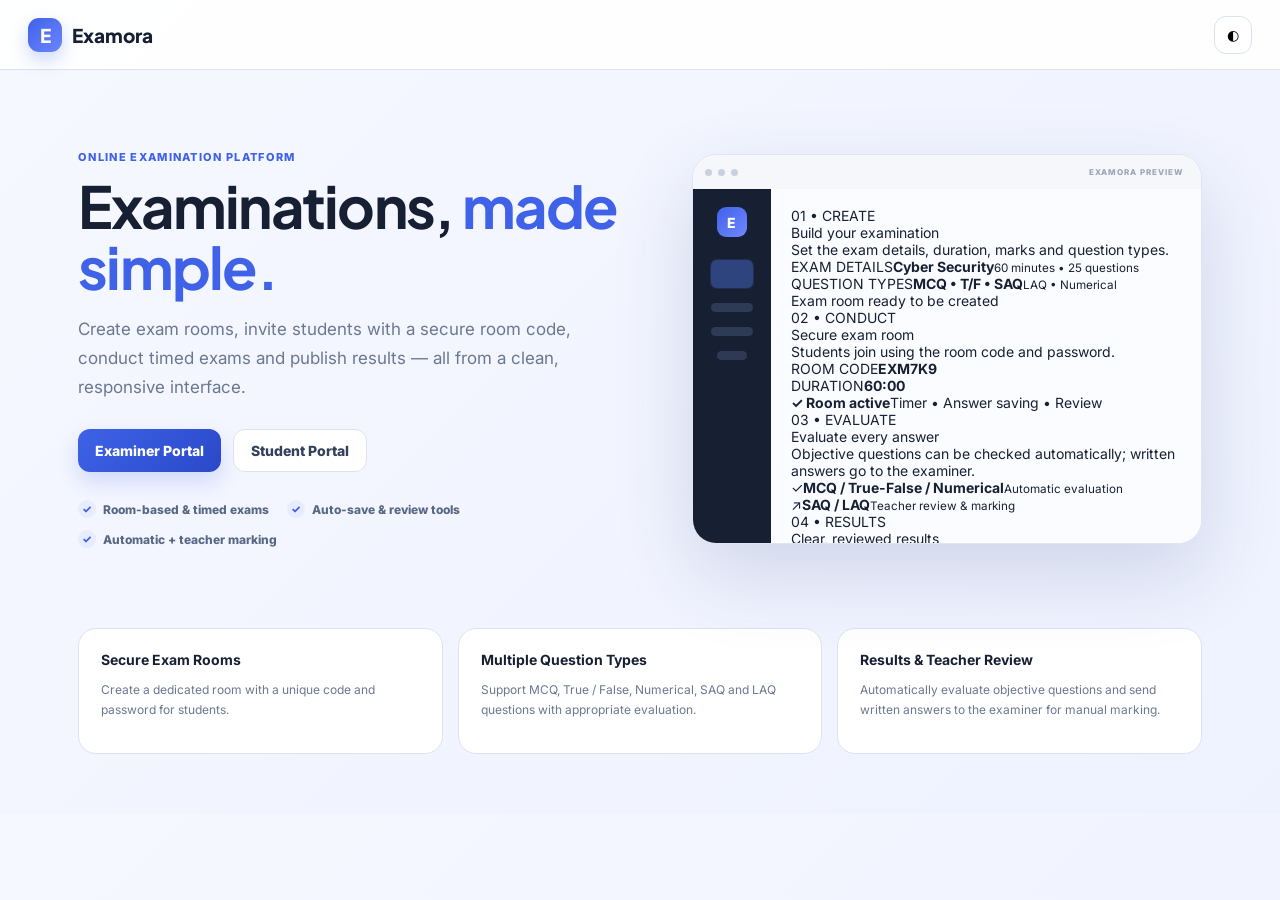
==== commit 146925e4: "Add files via upload" ====
--- a/index.html
+++ b/index.html
@@ -1,68 +1,109 @@
 <!DOCTYPE html>
 <html lang="en">
 <head>
-  <meta charset="UTF-8">
-  <meta name="viewport" content="width=device-width,initial-scale=1">
-  <title>Examora — Online Examination Portal</title>
-  <meta name="description" content="Free, modern online examination portal with Examiner and Student portals.">
-  <link rel="stylesheet" href="assets/styles.css">
+<meta charset="UTF-8">
+<meta name="viewport" content="width=device-width,initial-scale=1">
+<title>Examora — Online Examination Portal</title>
+<meta name="description" content="Free, modern online examination portal with Examiner and Student portals.">
+<link rel="stylesheet" href="assets/styles.css">
 </head>
 <body class="landing">
-  <header class="landing-nav">
-    <a class="brand" href="#"><span class="brand-mark">E</span><span>Examora</span></a>
-    <div class="top-actions"><button class="icon-btn" onclick="toggleTheme()" title="Toggle theme" aria-label="Toggle dark mode">◐</button></div>
-  </header>
+<header class="landing-nav">
+<a class="brand" href="#"><span class="brand-mark">E</span><span>Examora</span></a>
+<div class="top-actions"><button class="icon-btn" onclick="toggleTheme()" title="Toggle theme" aria-label="Toggle dark mode">◐</button></div>
+</header>
 
-  <main class="hero">
-    <section class="hero-copy">
-      <div class="eyebrow">ONLINE EXAMINATION PLATFORM</div>
-      <h1>Examinations, <span>made simple.</span></h1>
-      <p>Create exam rooms, invite students with a secure room code, conduct timed exams and publish results — all from a clean, responsive interface.</p>
-      <div class="hero-actions">
-        <a class="btn btn-primary" href="examiner.html">Examiner Portal</a>
-        <a class="btn btn-secondary" href="student.html">Student Portal</a>
-      </div>
-      <div class="feature-row">
-        <span><i>✓</i> Room-based & timed exams</span>
-        <span><i>✓</i> Auto-save & review tools</span>
-        <span><i>✓</i> Automatic + teacher marking</span>
-      </div>
-    </section>
-    <section class="portal-preview" aria-label="Examora capabilities preview">
-      <div class="preview-window capability-preview">
-        <div class="preview-top"><span></span><span></span><span></span><em>EXAMORA PREVIEW</em></div>
-        <div class="preview-content">
-          <div class="preview-sidebar">
-            <div class="mini-logo">E</div>
-            <div class="mini-nav active"></div><div class="mini-nav"></div><div class="mini-nav"></div><div class="mini-nav short"></div>
-          </div>
-          <div class="preview-main capability-main">
-            <div class="capability-heading">
-              <div><small>EXAMORA</small><strong>Online Examination Platform</strong></div>
-              <span class="capability-pill">SECURE ROOM</span>
-            </div>
-            <div class="capability-cards">
-              <div class="capability-card"><span class="cap-icon">01</span><div><b>Create Exams</b><small>Build exams with multiple question types and marks.</small></div></div>
-              <div class="capability-card"><span class="cap-icon">02</span><div><b>Timed Examinations</b><small>Set a duration and conduct structured exam sessions.</small></div></div>
-              <div class="capability-card"><span class="cap-icon">03</span><div><b>Smart Evaluation</b><small>Objective questions can be checked automatically.</small></div></div>
-              <div class="capability-card"><span class="cap-icon">04</span><div><b>Teacher Review</b><small>SAQ and LAQ answers go to the examiner for marking.</small></div></div>
-            </div>
-            <div class="mini-exam-card capability-exam">
-              <div class="mini-exam-title"><div><span class="mini-dot"></span><b>Cyber Security — Sample Exam</b></div><strong class="mini-timer">60 MIN</strong></div>
-              <div class="mini-exam-meta capability-meta"><span>25 Questions</span><span>MCQ • T/F • SAQ • LAQ • Numerical</span><span class="mini-saved">✓ Answer saved</span></div>
-              <div class="capability-progress"><span></span></div>
-            </div>
-          </div>
-        </div>
-      </div>
-    </section>
-  </main>
+<main class="hero">
+<section class="hero-copy">
+<div class="eyebrow">ONLINE EXAMINATION PLATFORM</div>
+<h1>Examinations, <span>made simple.</span></h1>
+<p>Create exam rooms, invite students with a secure room code, conduct timed exams and publish results — all from a clean, responsive interface.</p>
+<div class="hero-actions">
+<a class="btn btn-primary" href="examiner.html">Examiner Portal</a>
+<a class="btn btn-secondary" href="student.html">Student Portal</a>
+</div>
+<div class="feature-row">
+<span><i>✓</i> Room-based & timed exams</span>
+<span><i>✓</i> Auto-save & review tools</span>
+<span><i>✓</i> Automatic + teacher marking</span>
+</div>
+</section>
 
-  <section class="landing-features">
-    <article><b>Secure Exam Rooms</b><p>Create a dedicated room with a unique code and password for students.</p></article>
-    <article><b>Multiple Question Types</b><p>Support MCQ, True / False, Numerical, SAQ and LAQ questions with appropriate evaluation.</p></article>
-    <article><b>Results & Teacher Review</b><p>Automatically evaluate objective questions and send written answers to the examiner for manual marking.</p></article>
-  </section>
-  <script src="assets/app.js"></script><script>restoreTheme();</script>
+<section class="portal-preview" aria-label="Examora workflow preview">
+<div class="preview-window combined-preview">
+<div class="preview-top"><span></span><span></span><span></span><em>EXAMORA PREVIEW</em></div>
+<div class="preview-content">
+<div class="preview-sidebar combined-sidebar">
+<div class="mini-logo">E</div>
+<div class="mini-nav active"></div><div class="mini-nav"></div><div class="mini-nav"></div><div class="mini-nav short"></div>
+<div class="sidebar-label">EXAM</div>
+</div>
+
+<div class="preview-main combined-main">
+<div class="workflow-slide slide-create active-slide">
+<div class="workflow-kicker">01 • CREATE</div>
+<div class="workflow-title">Build your examination</div>
+<div class="workflow-subtitle">Set the exam details, duration, marks and question types.</div>
+<div class="workflow-grid">
+<div class="workflow-card"><span>EXAM DETAILS</span><b>Cyber Security</b><small>60 minutes • 25 questions</small></div>
+<div class="workflow-card"><span>QUESTION TYPES</span><b>MCQ • T/F • SAQ</b><small>LAQ • Numerical</small></div>
+</div>
+<div class="workflow-line"><i></i><span>Exam room ready to be created</span></div>
+</div>
+
+<div class="workflow-slide slide-conduct">
+<div class="workflow-kicker">02 • CONDUCT</div>
+<div class="workflow-title">Secure exam room</div>
+<div class="workflow-subtitle">Students join using the room code and password.</div>
+<div class="room-preview-card">
+<div><span>ROOM CODE</span><strong>EXM7K9</strong></div>
+<div><span>DURATION</span><strong>60:00</strong></div>
+</div>
+<div class="workflow-status"><b>✓ Room active</b><span>Timer • Answer saving • Review</span></div>
+</div>
+
+<div class="workflow-slide slide-evaluate">
+<div class="workflow-kicker">03 • EVALUATE</div>
+<div class="workflow-title">Evaluate every answer</div>
+<div class="workflow-subtitle">Objective questions can be checked automatically; written answers go to the examiner.</div>
+<div class="evaluation-list">
+<div><span class="eval-icon auto">✓</span><b>MCQ / True-False / Numerical</b><small>Automatic evaluation</small></div>
+<div><span class="eval-icon manual">↗</span><b>SAQ / LAQ</b><small>Teacher review & marking</small></div>
+</div>
+</div>
+
+<div class="workflow-slide slide-result">
+<div class="workflow-kicker">04 • RESULTS</div>
+<div class="workflow-title">Clear, reviewed results</div>
+<div class="workflow-subtitle">See answers, marks and teacher feedback before results are published.</div>
+<div class="result-preview-card">
+<div><span>QUESTIONS</span><strong>25</strong></div>
+<div><span>AUTO CHECKED</span><strong>18</strong></div>
+<div><span>TEACHER REVIEW</span><strong>07</strong></div>
+</div>
+<div class="workflow-line"><i></i><span>Final result ready for publication</span></div>
+</div>
+
+<div class="workflow-dots"><span class="active"></span><span></span><span></span><span></span></div>
+
+<div class="mini-exam-card combined-exam-card">
+<div class="mini-exam-title"><div><span class="mini-dot"></span><b>Cyber Security — Sample Exam</b></div><strong class="mini-timer">60 MIN</strong></div>
+<div class="mini-exam-meta"><span>Question 12 / 25</span><span>MCQ • 2 MARKS</span><span class="mini-saved">✓ Answer saved</span></div>
+<div class="mini-progress"><span></span></div>
+<div class="combined-question"><b>Which principle ensures users receive only the access they need?</b><div class="mini-options"><span class="selected">A&nbsp; Least privilege</span><span>B&nbsp; Encryption</span><span>C&nbsp; Backups</span></div></div>
+</div>
+</div>
+</div>
+</div>
+</section>
+</main>
+
+<section class="landing-features">
+<article><b>Secure Exam Rooms</b><p>Create a dedicated room with a unique code and password for students.</p></article>
+<article><b>Multiple Question Types</b><p>Support MCQ, True / False, Numerical, SAQ and LAQ questions with appropriate evaluation.</p></article>
+<article><b>Results & Teacher Review</b><p>Automatically evaluate objective questions and send written answers to the examiner for manual marking.</p></article>
+</section>
+
+<script src="assets/app.js"></script><script>restoreTheme();</script>
 </body>
-</html>+</html>
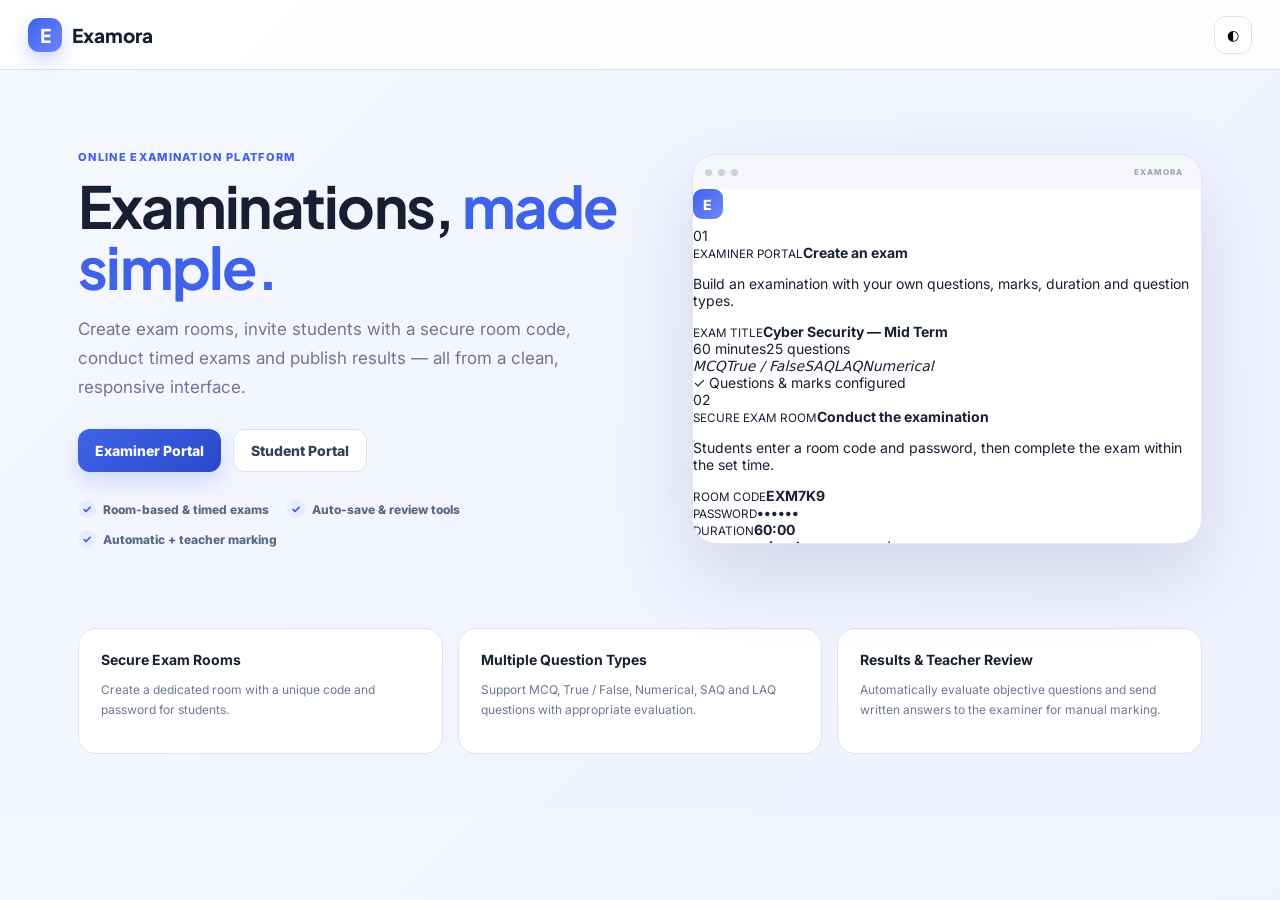
==== commit bcb53585: "index.html" ====
--- a/index.html
+++ b/index.html
@@ -29,72 +29,68 @@
 </div>
 </section>
 
-<section class="portal-preview" aria-label="Examora workflow preview">
-<div class="preview-window combined-preview">
-<div class="preview-top"><span></span><span></span><span></span><em>EXAMORA PREVIEW</em></div>
-<div class="preview-content">
-<div class="preview-sidebar combined-sidebar">
-<div class="mini-logo">E</div>
-<div class="mini-nav active"></div><div class="mini-nav"></div><div class="mini-nav"></div><div class="mini-nav short"></div>
-<div class="sidebar-label">EXAM</div>
-</div>
+<section class="portal-preview" aria-label="Examora feature preview">
+  <div class="preview-window final-preview">
+    <div class="preview-top final-preview-top">
+      <span></span><span></span><span></span><em>EXAMORA</em>
+    </div>
+    <div class="preview-stage">
+      <div class="preview-side">
+        <div class="mini-logo">E</div>
+        <div class="side-pill active"></div>
+        <div class="side-pill"></div>
+        <div class="side-pill"></div>
+        <div class="side-pill short"></div>
+        <div class="side-bottom"></div>
+      </div>
 
-<div class="preview-main combined-main">
-<div class="workflow-slide slide-create active-slide">
-<div class="workflow-kicker">01 • CREATE</div>
-<div class="workflow-title">Build your examination</div>
-<div class="workflow-subtitle">Set the exam details, duration, marks and question types.</div>
-<div class="workflow-grid">
-<div class="workflow-card"><span>EXAM DETAILS</span><b>Cyber Security</b><small>60 minutes • 25 questions</small></div>
-<div class="workflow-card"><span>QUESTION TYPES</span><b>MCQ • T/F • SAQ</b><small>LAQ • Numerical</small></div>
-</div>
-<div class="workflow-line"><i></i><span>Exam room ready to be created</span></div>
-</div>
+      <div class="feature-stage">
+        <div class="feature-step step-create">
+          <div class="step-head"><span class="step-number">01</span><div><small>EXAMINER PORTAL</small><b>Create an exam</b></div></div>
+          <p>Build an examination with your own questions, marks, duration and question types.</p>
+          <div class="fake-form">
+            <div><small>EXAM TITLE</small><b>Cyber Security — Mid Term</b></div>
+            <div class="fake-row"><span>60 minutes</span><span>25 questions</span></div>
+            <div class="type-row"><i>MCQ</i><i>True / False</i><i>SAQ</i><i>LAQ</i><i>Numerical</i></div>
+          </div>
+          <div class="step-tag">✓ Questions & marks configured</div>
+        </div>
 
-<div class="workflow-slide slide-conduct">
-<div class="workflow-kicker">02 • CONDUCT</div>
-<div class="workflow-title">Secure exam room</div>
-<div class="workflow-subtitle">Students join using the room code and password.</div>
-<div class="room-preview-card">
-<div><span>ROOM CODE</span><strong>EXM7K9</strong></div>
-<div><span>DURATION</span><strong>60:00</strong></div>
-</div>
-<div class="workflow-status"><b>✓ Room active</b><span>Timer • Answer saving • Review</span></div>
-</div>
+        <div class="feature-step step-room">
+          <div class="step-head"><span class="step-number">02</span><div><small>SECURE EXAM ROOM</small><b>Conduct the examination</b></div></div>
+          <p>Students enter a room code and password, then complete the exam within the set time.</p>
+          <div class="room-box"><div><small>ROOM CODE</small><strong>EXM7K9</strong></div><div><small>PASSWORD</small><strong>••••••</strong></div><div><small>DURATION</small><strong>60:00</strong></div></div>
+          <div class="timer-line"><span></span><b>Timer running</b><em>Answer saved</em></div>
+        </div>
 
-<div class="workflow-slide slide-evaluate">
-<div class="workflow-kicker">03 • EVALUATE</div>
-<div class="workflow-title">Evaluate every answer</div>
-<div class="workflow-subtitle">Objective questions can be checked automatically; written answers go to the examiner.</div>
-<div class="evaluation-list">
-<div><span class="eval-icon auto">✓</span><b>MCQ / True-False / Numerical</b><small>Automatic evaluation</small></div>
-<div><span class="eval-icon manual">↗</span><b>SAQ / LAQ</b><small>Teacher review & marking</small></div>
-</div>
-</div>
+        <div class="feature-step step-evaluate">
+          <div class="step-head"><span class="step-number">03</span><div><small>EVALUATION</small><b>Automatic + teacher marking</b></div></div>
+          <p>Objective answers can be checked automatically while written answers are sent to the examiner.</p>
+          <div class="eval-box">
+            <div class="eval-item"><span class="eval-check">✓</span><div><b>MCQ / True-False / Numerical</b><small>Automatically evaluated</small></div></div>
+            <div class="eval-item manual"><span class="eval-review">✎</span><div><b>SAQ / LAQ</b><small>Awaiting teacher review</small></div></div>
+          </div>
+          <div class="mark-line"><span>Evaluation progress</span><b>Objective checked • Written pending</b></div>
+        </div>
 
-<div class="workflow-slide slide-result">
-<div class="workflow-kicker">04 • RESULTS</div>
-<div class="workflow-title">Clear, reviewed results</div>
-<div class="workflow-subtitle">See answers, marks and teacher feedback before results are published.</div>
-<div class="result-preview-card">
-<div><span>QUESTIONS</span><strong>25</strong></div>
-<div><span>AUTO CHECKED</span><strong>18</strong></div>
-<div><span>TEACHER REVIEW</span><strong>07</strong></div>
-</div>
-<div class="workflow-line"><i></i><span>Final result ready for publication</span></div>
-</div>
+        <div class="feature-step step-results">
+          <div class="step-head"><span class="step-number">04</span><div><small>RESULTS</small><b>Review before publishing</b></div></div>
+          <p>See each student's answers, question number, marks and teacher evaluation in one place.</p>
+          <div class="result-box"><div><small>QUESTIONS</small><strong>25</strong></div><div><small>AUTO MARKED</small><strong>18</strong></div><div><small>TEACHER REVIEW</small><strong>7</strong></div></div>
+          <div class="result-ready">✓ Result ready for examiner review</div>
+        </div>
 
-<div class="workflow-dots"><span class="active"></span><span></span><span></span><span></span></div>
+        <div class="feature-dots"><span></span><span></span><span></span><span></span></div>
 
-<div class="mini-exam-card combined-exam-card">
-<div class="mini-exam-title"><div><span class="mini-dot"></span><b>Cyber Security — Sample Exam</b></div><strong class="mini-timer">60 MIN</strong></div>
-<div class="mini-exam-meta"><span>Question 12 / 25</span><span>MCQ • 2 MARKS</span><span class="mini-saved">✓ Answer saved</span></div>
-<div class="mini-progress"><span></span></div>
-<div class="combined-question"><b>Which principle ensures users receive only the access they need?</b><div class="mini-options"><span class="selected">A&nbsp; Least privilege</span><span>B&nbsp; Encryption</span><span>C&nbsp; Backups</span></div></div>
-</div>
-</div>
-</div>
-</div>
+        <div class="sample-question">
+          <div class="sample-top"><span><i></i> SAMPLE EXAM</span><b>60:00</b></div>
+          <div class="sample-meta">QUESTION 12 / 25 <span>•</span> MCQ <span>•</span> 2 MARKS <em>✓ Answer saved</em></div>
+          <strong>Which security principle ensures users receive only the access they need?</strong>
+          <div class="sample-options"><span class="chosen">A&nbsp; Least privilege</span><span>B&nbsp; Encryption</span><span>C&nbsp; Backups</span></div>
+        </div>
+      </div>
+    </div>
+  </div>
 </section>
 </main>
 
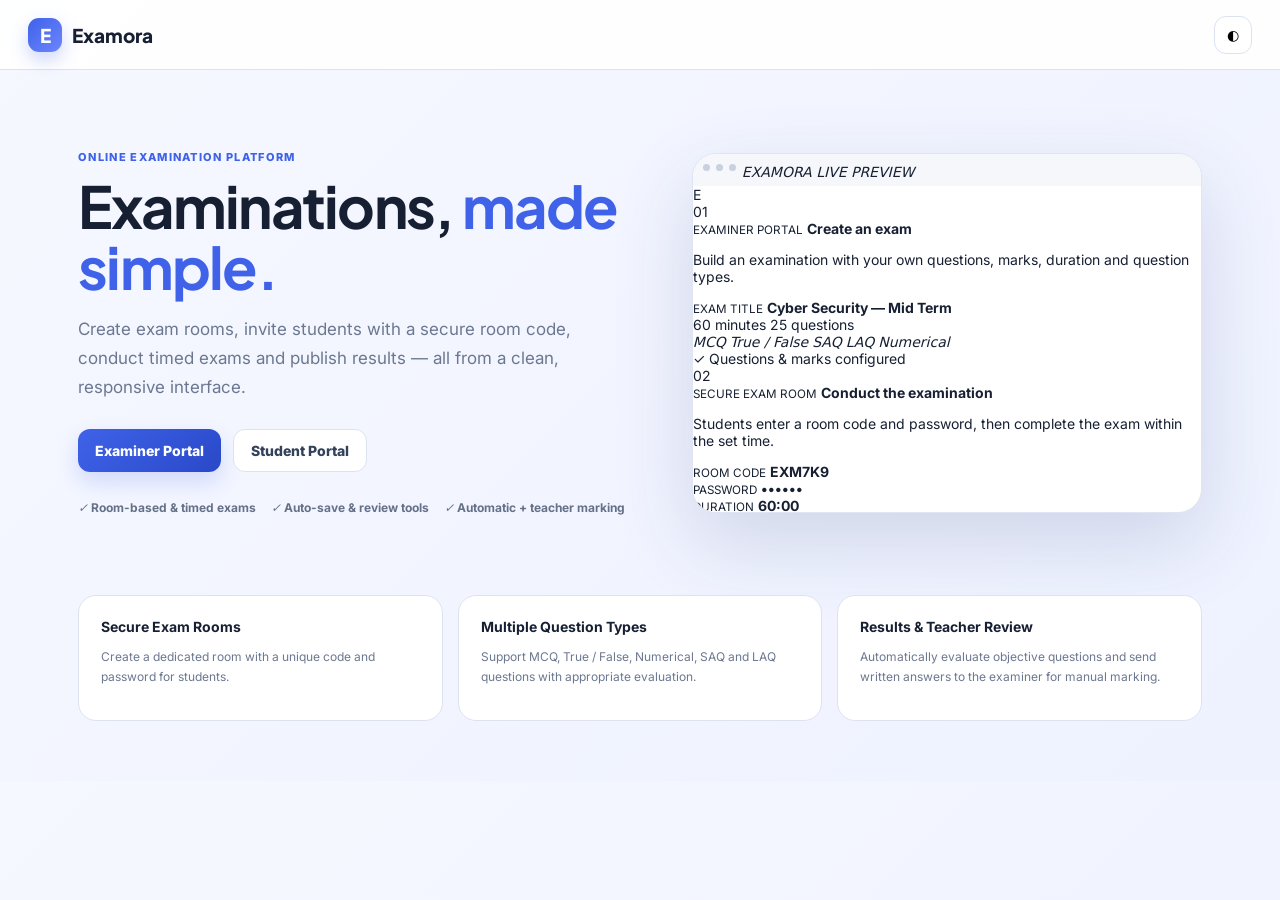
==== commit 6adeae77: "Update index.html" ====
--- a/index.html
+++ b/index.html
@@ -7,99 +7,652 @@
 <meta name="description" content="Free, modern online examination portal with Examiner and Student portals.">
 <link rel="stylesheet" href="assets/styles.css">
 </head>
+
 <body class="landing">
+
 <header class="landing-nav">
-<a class="brand" href="#"><span class="brand-mark">E</span><span>Examora</span></a>
-<div class="top-actions"><button class="icon-btn" onclick="toggleTheme()" title="Toggle theme" aria-label="Toggle dark mode">◐</button></div>
+  <a class="brand" href="#">
+    <span class="brand-mark">E</span>
+    <span>Examora</span>
+  </a>
+
+  <div class="top-actions">
+    <button
+      class="icon-btn"
+      onclick="toggleTheme()"
+      title="Toggle theme"
+      aria-label="Toggle dark mode">
+      ◐
+    </button>
+  </div>
 </header>
 
+
 <main class="hero">
-<section class="hero-copy">
-<div class="eyebrow">ONLINE EXAMINATION PLATFORM</div>
-<h1>Examinations, <span>made simple.</span></h1>
-<p>Create exam rooms, invite students with a secure room code, conduct timed exams and publish results — all from a clean, responsive interface.</p>
-<div class="hero-actions">
-<a class="btn btn-primary" href="examiner.html">Examiner Portal</a>
-<a class="btn btn-secondary" href="student.html">Student Portal</a>
-</div>
-<div class="feature-row">
-<span><i>✓</i> Room-based & timed exams</span>
-<span><i>✓</i> Auto-save & review tools</span>
-<span><i>✓</i> Automatic + teacher marking</span>
-</div>
+
+  <!-- =========================
+       HERO TEXT
+  ========================== -->
+  <section class="hero-copy">
+
+    <div class="eyebrow">
+      ONLINE EXAMINATION PLATFORM
+    </div>
+
+    <h1>
+      Examinations, <span>made simple.</span>
+    </h1>
+
+    <p>
+      Create exam rooms, invite students with a secure room code,
+      conduct timed exams and publish results — all from a clean,
+      responsive interface.
+    </p>
+
+    <div class="hero-actions">
+      <a class="btn btn-primary" href="examiner.html">
+        Examiner Portal
+      </a>
+
+      <a class="btn btn-secondary" href="student.html">
+        Student Portal
+      </a>
+    </div>
+
+    <div class="feature-row">
+      <span><i>✓</i> Room-based & timed exams</span>
+      <span><i>✓</i> Auto-save & review tools</span>
+      <span><i>✓</i> Automatic + teacher marking</span>
+    </div>
+
+  </section>
+
+
+  <!-- =========================
+       ANIMATED PORTAL PREVIEW
+  ========================== -->
+  <section
+    class="portal-preview"
+    aria-label="Animated Examora feature preview">
+
+    <div class="preview-window final-preview">
+
+      <!-- Browser top -->
+      <div class="preview-top final-preview-top">
+        <span></span>
+        <span></span>
+        <span></span>
+
+        <em>EXAMORA LIVE PREVIEW</em>
+      </div>
+
+
+      <!-- Preview application -->
+      <div class="preview-stage">
+
+        <!-- Sidebar -->
+        <div class="preview-side">
+
+          <div class="mini-logo">
+            E
+          </div>
+
+          <div class="side-pill active"></div>
+          <div class="side-pill"></div>
+          <div class="side-pill"></div>
+          <div class="side-pill short"></div>
+
+          <div class="side-bottom"></div>
+
+        </div>
+
+
+        <!-- Main preview -->
+        <div class="feature-stage">
+
+
+          <!-- ==================================
+               STEP 01
+          =================================== -->
+          <div
+            class="feature-step step-create"
+            data-step="0">
+
+            <div class="step-head">
+
+              <span class="step-number">
+                01
+              </span>
+
+              <div>
+                <small>EXAMINER PORTAL</small>
+                <b>Create an exam</b>
+              </div>
+
+            </div>
+
+            <p>
+              Build an examination with your own questions,
+              marks, duration and question types.
+            </p>
+
+
+            <div class="fake-form">
+
+              <div>
+                <small>EXAM TITLE</small>
+                <b>Cyber Security — Mid Term</b>
+              </div>
+
+              <div class="fake-row">
+                <span>60 minutes</span>
+                <span>25 questions</span>
+              </div>
+
+              <div class="type-row">
+                <i>MCQ</i>
+                <i>True / False</i>
+                <i>SAQ</i>
+                <i>LAQ</i>
+                <i>Numerical</i>
+              </div>
+
+            </div>
+
+
+            <div class="step-tag">
+              ✓ Questions & marks configured
+            </div>
+
+          </div>
+
+
+
+          <!-- ==================================
+               STEP 02
+          =================================== -->
+          <div
+            class="feature-step step-room"
+            data-step="1">
+
+            <div class="step-head">
+
+              <span class="step-number">
+                02
+              </span>
+
+              <div>
+                <small>SECURE EXAM ROOM</small>
+                <b>Conduct the examination</b>
+              </div>
+
+            </div>
+
+            <p>
+              Students enter a room code and password,
+              then complete the exam within the set time.
+            </p>
+
+
+            <div class="room-box">
+
+              <div>
+                <small>ROOM CODE</small>
+                <strong>EXM7K9</strong>
+              </div>
+
+              <div>
+                <small>PASSWORD</small>
+                <strong>••••••</strong>
+              </div>
+
+              <div>
+                <small>DURATION</small>
+                <strong>60:00</strong>
+              </div>
+
+            </div>
+
+
+            <div class="timer-line">
+              <span></span>
+              <b>Timer running</b>
+              <em>Answer saved</em>
+            </div>
+
+          </div>
+
+
+
+          <!-- ==================================
+               STEP 03
+          =================================== -->
+          <div
+            class="feature-step step-evaluate"
+            data-step="2">
+
+            <div class="step-head">
+
+              <span class="step-number">
+                03
+              </span>
+
+              <div>
+                <small>EVALUATION</small>
+                <b>Automatic + teacher marking</b>
+              </div>
+
+            </div>
+
+            <p>
+              Objective answers can be checked automatically
+              while written answers are sent to the examiner.
+            </p>
+
+
+            <div class="eval-box">
+
+              <div class="eval-item">
+
+                <span class="eval-check">
+                  ✓
+                </span>
+
+                <div>
+                  <b>MCQ / True-False / Numerical</b>
+                  <small>Automatically evaluated</small>
+                </div>
+
+              </div>
+
+
+              <div class="eval-item manual">
+
+                <span class="eval-review">
+                  ✎
+                </span>
+
+                <div>
+                  <b>SAQ / LAQ</b>
+                  <small>Awaiting teacher review</small>
+                </div>
+
+              </div>
+
+            </div>
+
+
+            <div class="mark-line">
+              <span>Evaluation progress</span>
+              <b>Objective checked • Written pending</b>
+            </div>
+
+          </div>
+
+
+
+          <!-- ==================================
+               STEP 04
+          =================================== -->
+          <div
+            class="feature-step step-results"
+            data-step="3">
+
+            <div class="step-head">
+
+              <span class="step-number">
+                04
+              </span>
+
+              <div>
+                <small>RESULTS</small>
+                <b>Review before publishing</b>
+              </div>
+
+            </div>
+
+            <p>
+              See each student's answers, question number,
+              marks and teacher evaluation in one place.
+            </p>
+
+
+            <div class="result-box">
+
+              <div>
+                <small>QUESTIONS</small>
+                <strong>25</strong>
+              </div>
+
+              <div>
+                <small>AUTO MARKED</small>
+                <strong>18</strong>
+              </div>
+
+              <div>
+                <small>TEACHER REVIEW</small>
+                <strong>7</strong>
+              </div>
+
+            </div>
+
+
+            <div class="result-ready">
+              ✓ Result ready for examiner review
+            </div>
+
+          </div>
+
+
+
+          <!-- ==================================
+               ANIMATION DOTS
+          =================================== -->
+          <div class="feature-dots">
+
+            <span
+              class="active"
+              data-dot="0"></span>
+
+            <span
+              data-dot="1"></span>
+
+            <span
+              data-dot="2"></span>
+
+            <span
+              data-dot="3"></span>
+
+          </div>
+
+
+
+          <!-- ==================================
+               SAMPLE EXAM QUESTION
+          =================================== -->
+          <div class="sample-question">
+
+            <div class="sample-top">
+
+              <span>
+                <i></i>
+                SAMPLE EXAM
+              </span>
+
+              <b>
+                <span id="previewTimer">
+                  60:00
+                </span>
+              </b>
+
+            </div>
+
+
+            <div class="sample-meta">
+
+              QUESTION
+              <span>12 / 25</span>
+
+              <span>•</span>
+
+              MCQ
+
+              <span>•</span>
+
+              2 MARKS
+
+              <em>
+                ✓ Answer saved
+              </em>
+
+            </div>
+
+
+            <strong>
+              Which security principle ensures users receive
+              only the access they need?
+            </strong>
+
+
+            <div class="sample-options">
+
+              <span class="chosen">
+                A&nbsp; Least privilege
+              </span>
+
+              <span>
+                B&nbsp; Encryption
+              </span>
+
+              <span>
+                C&nbsp; Backups
+              </span>
+
+            </div>
+
+          </div>
+
+        </div>
+
+      </div>
+
+    </div>
+
+  </section>
+
+</main>
+
+
+
+<!-- =========================
+     FEATURES
+========================== -->
+
+<section class="landing-features">
+
+  <article>
+
+    <b>
+      Secure Exam Rooms
+    </b>
+
+    <p>
+      Create a dedicated room with a unique code
+      and password for students.
+    </p>
+
+  </article>
+
+
+  <article>
+
+    <b>
+      Multiple Question Types
+    </b>
+
+    <p>
+      Support MCQ, True / False, Numerical, SAQ
+      and LAQ questions with appropriate evaluation.
+    </p>
+
+  </article>
+
+
+  <article>
+
+    <b>
+      Results & Teacher Review
+    </b>
+
+    <p>
+      Automatically evaluate objective questions
+      and send written answers to the examiner
+      for manual marking.
+    </p>
+
+  </article>
+
 </section>
 
-<section class="portal-preview" aria-label="Examora feature preview">
-  <div class="preview-window final-preview">
-    <div class="preview-top final-preview-top">
-      <span></span><span></span><span></span><em>EXAMORA</em>
-    </div>
-    <div class="preview-stage">
-      <div class="preview-side">
-        <div class="mini-logo">E</div>
-        <div class="side-pill active"></div>
-        <div class="side-pill"></div>
-        <div class="side-pill"></div>
-        <div class="side-pill short"></div>
-        <div class="side-bottom"></div>
-      </div>
-
-      <div class="feature-stage">
-        <div class="feature-step step-create">
-          <div class="step-head"><span class="step-number">01</span><div><small>EXAMINER PORTAL</small><b>Create an exam</b></div></div>
-          <p>Build an examination with your own questions, marks, duration and question types.</p>
-          <div class="fake-form">
-            <div><small>EXAM TITLE</small><b>Cyber Security — Mid Term</b></div>
-            <div class="fake-row"><span>60 minutes</span><span>25 questions</span></div>
-            <div class="type-row"><i>MCQ</i><i>True / False</i><i>SAQ</i><i>LAQ</i><i>Numerical</i></div>
-          </div>
-          <div class="step-tag">✓ Questions & marks configured</div>
-        </div>
-
-        <div class="feature-step step-room">
-          <div class="step-head"><span class="step-number">02</span><div><small>SECURE EXAM ROOM</small><b>Conduct the examination</b></div></div>
-          <p>Students enter a room code and password, then complete the exam within the set time.</p>
-          <div class="room-box"><div><small>ROOM CODE</small><strong>EXM7K9</strong></div><div><small>PASSWORD</small><strong>••••••</strong></div><div><small>DURATION</small><strong>60:00</strong></div></div>
-          <div class="timer-line"><span></span><b>Timer running</b><em>Answer saved</em></div>
-        </div>
-
-        <div class="feature-step step-evaluate">
-          <div class="step-head"><span class="step-number">03</span><div><small>EVALUATION</small><b>Automatic + teacher marking</b></div></div>
-          <p>Objective answers can be checked automatically while written answers are sent to the examiner.</p>
-          <div class="eval-box">
-            <div class="eval-item"><span class="eval-check">✓</span><div><b>MCQ / True-False / Numerical</b><small>Automatically evaluated</small></div></div>
-            <div class="eval-item manual"><span class="eval-review">✎</span><div><b>SAQ / LAQ</b><small>Awaiting teacher review</small></div></div>
-          </div>
-          <div class="mark-line"><span>Evaluation progress</span><b>Objective checked • Written pending</b></div>
-        </div>
-
-        <div class="feature-step step-results">
-          <div class="step-head"><span class="step-number">04</span><div><small>RESULTS</small><b>Review before publishing</b></div></div>
-          <p>See each student's answers, question number, marks and teacher evaluation in one place.</p>
-          <div class="result-box"><div><small>QUESTIONS</small><strong>25</strong></div><div><small>AUTO MARKED</small><strong>18</strong></div><div><small>TEACHER REVIEW</small><strong>7</strong></div></div>
-          <div class="result-ready">✓ Result ready for examiner review</div>
-        </div>
-
-        <div class="feature-dots"><span></span><span></span><span></span><span></span></div>
-
-        <div class="sample-question">
-          <div class="sample-top"><span><i></i> SAMPLE EXAM</span><b>60:00</b></div>
-          <div class="sample-meta">QUESTION 12 / 25 <span>•</span> MCQ <span>•</span> 2 MARKS <em>✓ Answer saved</em></div>
-          <strong>Which security principle ensures users receive only the access they need?</strong>
-          <div class="sample-options"><span class="chosen">A&nbsp; Least privilege</span><span>B&nbsp; Encryption</span><span>C&nbsp; Backups</span></div>
-        </div>
-      </div>
-    </div>
-  </div>
-</section>
-</main>
-
-<section class="landing-features">
-<article><b>Secure Exam Rooms</b><p>Create a dedicated room with a unique code and password for students.</p></article>
-<article><b>Multiple Question Types</b><p>Support MCQ, True / False, Numerical, SAQ and LAQ questions with appropriate evaluation.</p></article>
-<article><b>Results & Teacher Review</b><p>Automatically evaluate objective questions and send written answers to the examiner for manual marking.</p></article>
-</section>
-
-<script src="assets/app.js"></script><script>restoreTheme();</script>
+
+
+<script src="assets/app.js"></script>
+
+<script>
+/* =========================================================
+   EXAMORA LANDING PAGE PREVIEW ANIMATION
+   ========================================================= */
+
+(function () {
+
+  const steps = Array.from(
+    document.querySelectorAll(".feature-step")
+  );
+
+  const dots = Array.from(
+    document.querySelectorAll(".feature-dots span")
+  );
+
+  if (!steps.length) return;
+
+
+  let currentStep = 0;
+
+  const STEP_TIME = 4200;
+
+
+  function showStep(index) {
+
+    currentStep = index;
+
+
+    steps.forEach((step, i) => {
+
+      step.classList.toggle(
+        "preview-active",
+        i === index
+      );
+
+      step.classList.toggle(
+        "preview-hidden",
+        i !== index
+      );
+
+    });
+
+
+    dots.forEach((dot, i) => {
+
+      dot.classList.toggle(
+        "active",
+        i === index
+      );
+
+    });
+
+  }
+
+
+  function nextStep() {
+
+    const next =
+      (currentStep + 1) % steps.length;
+
+    showStep(next);
+
+  }
+
+
+  /* Start with first animation */
+  showStep(0);
+
+
+  /* Automatically move through all 4 sections */
+  let animationTimer =
+    setInterval(nextStep, STEP_TIME);
+
+
+  /* Pause when user leaves the tab */
+  document.addEventListener(
+    "visibilitychange",
+    function () {
+
+      if (document.hidden) {
+
+        clearInterval(animationTimer);
+
+      } else {
+
+        clearInterval(animationTimer);
+
+        animationTimer =
+          setInterval(nextStep, STEP_TIME);
+
+      }
+
+    }
+  );
+
+
+  /* Allow clicking animation dots */
+  dots.forEach((dot, index) => {
+
+    dot.addEventListener("click", function () {
+
+      clearInterval(animationTimer);
+
+      showStep(index);
+
+      animationTimer =
+        setInterval(nextStep, STEP_TIME);
+
+    });
+
+  });
+
+
+  /* Small running timer inside the exam preview */
+  const timer =
+    document.getElementById("previewTimer");
+
+  let seconds = 60 * 60;
+
+
+  if (timer) {
+
+    setInterval(function () {
+
+      seconds--;
+
+      if (seconds < 0) {
+        seconds = 60 * 60;
+      }
+
+      const minutes =
+        Math.floor(seconds / 60);
+
+      const remaining =
+        seconds % 60;
+
+      timer.textContent =
+        String(minutes).padStart(2, "0") +
+        ":" +
+        String(remaining).padStart(2, "0");
+
+    }, 1000);
+
+  }
+
+})();
+</script>
+
+
+<script>
+/* Restore saved light/dark theme */
+if (typeof restoreTheme === "function") {
+  restoreTheme();
+}
+</script>
+
 </body>
 </html>
--- a/assets/styles.css
+++ b/assets/styles.css
@@ -1,5 +1,5 @@
 @import url('https://fonts.googleapis.com/css2?family=Inter:wght@400;500;600;700;800&family=Plus+Jakarta+Sans:wght@600;700;800&display=swap');
-:root{--bg:#f5f7fb;--surface:#fff;--surface2:#f8faff;--text:#172033;--muted:#6c7890;--line:#dce3ef;--primary:#3f62e8;--primary2:#2949c8;--student:#0d9b83;--student2:#087764;--danger:#e14d5a;--warning:#d99016;--shadow:0 18px 50px rgba(25,40,80,.08);--radius:18px}*{box-sizing:border-box}body{margin:0;background:var(--bg);color:var(--text);font:14px Inter,system-ui,sans-serif}button,input,textarea,select{font:inherit}a{text-decoration:none;color:inherit}.topbar,.landing-nav,.exam-header{height:70px;background:rgba(255,255,255,.94);border-bottom:1px solid var(--line);display:flex;align-items:center;justify-content:space-between;padding:0 28px;position:sticky;top:0;z-index:20}.brand{display:flex;align-items:center;gap:10px;font:800 19px 'Plus Jakarta Sans'}.brand-mark{width:34px;height:34px;border-radius:11px;background:linear-gradient(135deg,var(--primary),#6d85ff);display:grid;place-items:center;color:#fff;font-weight:800;box-shadow:0 8px 18px rgba(63,98,232,.25)}.student-theme .brand-mark{background:linear-gradient(135deg,var(--student),#2bc4a8)}.top-actions{display:flex;align-items:center;gap:10px}.user-chip,.secure-pill{padding:9px 12px;border:1px solid var(--line);background:var(--surface2);border-radius:999px;font-size:12px;font-weight:700}.icon-btn{border:1px solid var(--line);background:#fff;width:38px;height:38px;border-radius:12px;cursor:pointer}.app-shell{display:grid;grid-template-columns:245px 1fr;min-height:calc(100vh - 70px)}.sidebar{background:#fff;border-right:1px solid var(--line);padding:24px 14px;display:flex;flex-direction:column;justify-content:space-between}.sidebar nav{display:grid;gap:6px}.nav-item{border:0;background:transparent;text-align:left;padding:12px 14px;border-radius:12px;color:#657188;cursor:pointer;font-weight:700;display:flex;gap:12px;align-items:center}.nav-item span{width:20px;text-align:center}.nav-item.active{background:#eef2ff;color:var(--primary)}.student-theme .nav-item.active{background:#e7f8f4;color:var(--student)}.sidebar-bottom{display:grid;gap:10px;padding:10px 10px 0;color:#7a8498;font-size:12px}.sidebar-bottom a:hover{color:var(--primary)}.content{padding:30px;max-width:1500px;width:100%;margin:auto}.page-head{display:flex;align-items:center;justify-content:space-between;gap:20px;margin-bottom:22px}.eyebrow{font-size:11px;font-weight:800;letter-spacing:.12em;color:var(--primary);margin-bottom:7px}.student-theme .eyebrow{color:var(--student)}h1,h2{font-family:'Plus Jakarta Sans',Inter,sans-serif;margin:0}h1{font-size:30px;letter-spacing:-.03em}h2{font-size:17px}.page-head p,.form-section small,.exam-meta,.muted{color:var(--muted)}.btn{border:0;border-radius:12px;padding:12px 17px;font-weight:800;cursor:pointer;display:inline-flex;align-items:center;justify-content:center;gap:8px}.btn-primary{background:linear-gradient(135deg,var(--primary),var(--primary2));color:#fff;box-shadow:0 10px 22px rgba(63,98,232,.2)}.btn-student{background:linear-gradient(135deg,var(--student),var(--student2));color:#fff;box-shadow:0 10px 22px rgba(13,155,131,.18)}.btn-secondary{background:#fff;color:#33415b;border:1px solid var(--line)}.btn-ghost{background:transparent;color:#52617a}.btn-danger{background:#fff0f1;color:var(--danger);border:1px solid #ffd4d8}.full{width:100%}.text-btn{border:0;background:transparent;color:var(--primary);font-weight:800;cursor:pointer}.btn-review{border:1px solid transparent;border-radius:10px;padding:10px 12px;transition:.18s}.btn-review:hover{background:#eef2ff;color:var(--primary)}.btn-review.active{background:#eef2ff;color:var(--primary);border-color:#cdd8ff}.student-theme .text-btn{color:var(--student)}.stat-grid{display:grid;grid-template-columns:repeat(4,1fr);gap:15px;margin-bottom:22px}.stat-card{background:#fff;border:1px solid var(--line);border-radius:17px;padding:20px;box-shadow:0 5px 20px rgba(25,40,80,.03)}.stat-card span,.stat-card small{display:block;color:var(--muted);font-size:12px}.stat-card strong{font:800 30px 'Plus Jakarta Sans';margin:8px 0}.section-card{background:#fff;border:1px solid var(--line);border-radius:18px;padding:20px;box-shadow:0 5px 20px rgba(25,40,80,.03);margin-bottom:18px}.section-title{display:flex;justify-content:space-between;align-items:center;margin-bottom:14px}.exam-row,.result-row,.audit-row{display:grid;grid-template-columns:minmax(220px,1.5fr) 130px 110px 120px 140px;align-items:center;gap:14px;padding:15px 0;border-bottom:1px solid #edf0f5}.exam-row:last-child,.result-row:last-child,.audit-row:last-child{border-bottom:0}.badge{display:inline-flex;width:max-content;padding:6px 9px;border-radius:999px;font-size:10px;font-weight:800;text-transform:uppercase}.badge.active{background:#e6f8ef;color:#16824e}.badge.upcoming{background:#eef2ff;color:#3f62e8}.badge.completed{background:#f0f2f6;color:#667085}.badge.review{background:#fff5df;color:#a96b00}.badge.published{background:#e7f8f4;color:#087764}.form-card{padding:0}.form-section{padding:22px;border-bottom:1px solid var(--line)}.form-section:last-child{border-bottom:0}.form-section h2{margin-bottom:16px}.form-grid{display:grid;grid-template-columns:repeat(2,minmax(0,1fr));gap:16px}.form-grid label,.modal-box>form>label{display:grid;gap:7px;color:#506079;font-size:12px;font-weight:800}input,textarea,select{width:100%;border:1px solid #d6deeb;border-radius:12px;background:#fff;color:var(--text);padding:12px 13px;outline:none}input:focus,textarea:focus,select:focus{border-color:#7690f4;box-shadow:0 0 0 3px rgba(63,98,232,.1)}textarea{resize:vertical}.form-actions{padding:20px;display:flex;justify-content:flex-end;gap:10px}.toggle-line{display:flex;align-items:center;gap:12px}.switch{position:relative;width:42px;height:24px}.switch input{display:none}.switch span{position:absolute;inset:0;background:#d8deea;border-radius:30px;cursor:pointer}.switch span:after{content:'';position:absolute;width:18px;height:18px;background:#fff;border-radius:50%;left:3px;top:3px;transition:.2s}.switch input:checked+span{background:var(--primary)}.switch input:checked+span:after{left:21px}.compact-input{max-width:100px;margin-left:auto}.type-pills{display:flex;gap:8px;flex-wrap:wrap}.type-pills label{padding:9px 12px;background:#f5f7fb;border:1px solid var(--line);border-radius:999px;font-size:12px;font-weight:700}.type-pills input{width:auto}.modal{position:fixed;inset:0;background:rgba(18,29,52,.48);display:grid;place-items:center;padding:20px;z-index:100}.modal.hidden{display:none}.modal-box{background:#fff;border-radius:20px;width:min(650px,100%);max-height:90vh;overflow:auto;padding:24px;position:relative;box-shadow:var(--shadow)}.modal-box h2{font-size:24px;margin-bottom:20px}.modal-close{position:absolute;right:15px;top:15px;border:0;background:#f0f2f5;border-radius:10px;width:34px;height:34px;cursor:pointer;font-size:22px}.modal-box form{display:grid;gap:15px}.question-list{display:grid;gap:10px}.question-item{border:1px solid var(--line);border-radius:15px;padding:15px;display:grid;grid-template-columns:1fr auto;gap:12px}.question-item .q-title{font-weight:800}.question-item .q-meta{font-size:11px;color:var(--muted);margin-top:6px}.room-secret{display:flex;align-items:center;gap:8px}.secret-value{font-family:monospace;background:#f6f8fc;padding:6px 8px;border-radius:7px}.room-actions{display:flex;gap:8px;align-items:center}.notice{padding:12px 14px;border-radius:12px;background:#f3f6ff;border:1px solid #dce5ff;color:#42527a;margin:15px 0}.student-banner{display:flex;align-items:center;justify-content:space-between;background:linear-gradient(120deg,#e8fbf6,#f6fffd);border:1px solid #c9eee6;padding:18px;border-radius:18px;margin-bottom:20px}.student-banner>div{display:flex;gap:12px;align-items:center}.banner-icon{width:40px;height:40px;border-radius:12px;background:#d5f6ee;color:var(--student);display:grid;place-items:center;font-weight:800}.center-wrap{min-height:60vh;display:grid;place-items:center}.join-card{width:min(480px,100%);background:#fff;border:1px solid var(--line);padding:28px;border-radius:22px;box-shadow:var(--shadow)}.join-icon{width:48px;height:48px;border-radius:15px;background:#e7f8f4;color:var(--student);display:grid;place-items:center;font-size:24px;margin-bottom:20px}.join-card form{display:grid;gap:15px;margin-top:20px}.profile-card{display:flex;gap:18px;align-items:center}.avatar{width:64px;height:64px;border-radius:18px;background:#e7f8f4;color:var(--student);display:grid;place-items:center;font-size:24px;font-weight:800}.exam-screen{background:#f7f9fc}.exam-header{position:sticky}.save-state{margin-left:15px;color:#16824e;font-size:11px}.timer-box{background:#172033;color:#fff;border-radius:12px;padding:7px 14px;display:grid;text-align:center}.timer-box small{font-size:8px;opacity:.7}.timer-box strong{font-size:18px}.exam-layout{display:grid;grid-template-columns:260px 1fr;min-height:calc(100vh - 140px)}.question-nav{background:#fff;border-right:1px solid var(--line);padding:22px}.nav-head{display:flex;justify-content:space-between;margin-bottom:15px}.question-grid{display:grid;grid-template-columns:repeat(5,1fr);gap:7px}.question-grid button{border:1px solid var(--line);background:#fff;border-radius:8px;padding:8px;cursor:pointer}.question-grid button.answered{background:#e7f8f4;border-color:#bce8dd;color:var(--student)}.question-grid button.review{background:#fff3da;border-color:#f1d49b;color:#9a6507}.legend{display:grid;gap:8px;margin-top:18px;font-size:10px;color:var(--muted)}.legend span{display:flex;align-items:center;gap:7px}.dot{width:8px;height:8px;border-radius:50%;background:#d7deea}.dot.answered{background:var(--student)}.dot.review{background:#e1a42b}.question-area{padding:42px;max-width:900px;width:100%;margin:auto}.question-top{display:flex;justify-content:space-between;color:var(--muted);font-size:12px;font-weight:800}.question-area h1{font-size:24px;margin:18px 0 25px;line-height:1.45}.answer-options{display:grid;gap:12px}.answer-option{border:1px solid var(--line);padding:15px;border-radius:13px;cursor:pointer;display:flex;gap:12px;align-items:center}.answer-option.selected{border-color:#72cfc0;background:#effbf8}.answer-option input{width:auto}.question-actions{display:flex;justify-content:space-between;margin-top:30px;gap:10px}.submit-bar{height:70px;background:#fff;border-top:1px solid var(--line);display:flex;align-items:center;justify-content:space-between;padding:0 28px;position:sticky;bottom:0}.result-page{min-height:calc(100vh - 70px);display:grid;place-items:center;padding:30px}.result-card{background:#fff;border:1px solid var(--line);border-radius:22px;padding:34px;width:min(520px,100%);text-align:center;box-shadow:var(--shadow)}.result-check{width:56px;height:56px;border-radius:50%;background:#e7f8f4;color:var(--student);display:grid;place-items:center;font-size:26px;margin:0 auto 18px}.score-ring{width:150px;height:150px;border-radius:50%;border:12px solid #e7f8f4;margin:22px auto;display:grid;place-items:center}.score-ring strong{font-size:32px}.result-stats{display:grid;grid-template-columns:repeat(3,1fr);gap:10px;margin:18px 0 24px}.result-stats div{background:#f7f9fc;padding:12px;border-radius:12px}.result-stats b,.result-stats span{display:block}.result-stats span{font-size:10px;color:var(--muted);margin-top:5px}.grading-shell{display:grid;grid-template-columns:300px 1fr;gap:18px}.student-attempts{background:#fff;border:1px solid var(--line);border-radius:18px;padding:12px;height:max-content}.attempt-card{padding:14px;border-radius:13px;border:1px solid transparent;cursor:pointer}.attempt-card:hover,.attempt-card.selected{background:#f4f6ff;border-color:#d8e0ff}.attempt-card b{display:block}.attempt-card span{font-size:11px;color:var(--muted)}.grading-card{background:#fff;border:1px solid var(--line);border-radius:18px;padding:22px}.grading-head{display:flex;justify-content:space-between;align-items:center;gap:15px;padding-bottom:16px;border-bottom:1px solid var(--line)}.answer-review{border:1px solid var(--line);border-radius:15px;padding:16px;margin-top:13px}.answer-review.manual{border-left:4px solid #d99016}.answer-review.auto{border-left:4px solid var(--student)}.answer-review .review-label{font-size:10px;text-transform:uppercase;font-weight:800;color:var(--muted)}.student-answer{background:#f7f9fc;border-radius:10px;padding:12px;margin:10px 0;white-space:pre-wrap}.grading-fields{display:grid;grid-template-columns:140px 1fr;gap:10px;align-items:end}.grading-fields label{font-size:11px;font-weight:800;color:#56647b}.empty{padding:30px;text-align:center;color:var(--muted);border:1px dashed var(--line);border-radius:14px}.landing{background:linear-gradient(135deg,#f6f8ff,#eef2ff)}.landing-nav{position:relative}.hero{max-width:1180px;margin:0 auto;padding:80px 28px;display:grid;grid-template-columns:1.05fr .95fr;gap:50px;align-items:center}.hero h1{font-size:58px;line-height:1.05;margin:12px 0}.hero h1 span{color:var(--primary)}.hero-copy>p{font-size:17px;color:var(--muted);line-height:1.7;max-width:620px}.hero-actions{display:flex;gap:12px;margin:28px 0}.feature-row{display:flex;flex-wrap:wrap;gap:12px 18px;color:#596985;font-size:12px;font-weight:800}.feature-row span{display:inline-flex;align-items:center;gap:7px}.feature-row i{font-style:normal;width:18px;height:18px;border-radius:50%;display:grid;place-items:center;background:#e7edff;color:var(--primary);font-size:11px}.portal-preview{display:flex;justify-content:center;position:relative}.preview-window{width:100%;height:390px;border-radius:24px;background:#fff;box-shadow:0 30px 80px rgba(39,59,120,.16);overflow:hidden;border:1px solid #dfe5f2;position:relative;animation:previewFloat 5s ease-in-out infinite}.preview-top{height:34px;background:#f5f7fb;display:flex;gap:6px;padding:11px 12px;align-items:center}.preview-top span{width:7px;height:7px;border-radius:50%;background:#c9d0de}.preview-top em{font-size:8px;font-style:normal;font-weight:800;letter-spacing:.12em;color:#9aa6ba;margin-left:auto;margin-right:6px}.preview-content{display:grid;grid-template-columns:78px 1fr;height:356px}.preview-sidebar{background:#172033;padding:18px 13px;display:flex;flex-direction:column;align-items:center;gap:15px}.mini-logo{width:30px;height:30px;border-radius:9px;background:linear-gradient(135deg,#3f62e8,#7188ff);color:#fff;display:grid;place-items:center;font-weight:800;font-size:14px;margin-bottom:8px}.mini-nav{width:42px;height:9px;border-radius:6px;background:#33405a;opacity:.85}.mini-nav.active{height:28px;background:#314b8c;box-shadow:0 0 0 1px rgba(120,145,255,.15)}.mini-nav.short{width:30px}.preview-main{padding:18px 20px;background:#fbfcff;overflow:hidden}.mini-head{display:flex;align-items:center;justify-content:space-between;margin-bottom:14px}.mini-head small,.mini-stat small,.mini-question small{display:block;font-size:7px;font-weight:800;letter-spacing:.1em;color:#8290a7;margin-bottom:4px}.mini-head strong{font-size:13px;letter-spacing:-.02em}.mini-live{font-size:8px;color:#16824e;background:#e8f8ef;border-radius:999px;padding:6px 8px;display:flex;align-items:center;gap:5px}.mini-live span{width:5px;height:5px;border-radius:50%;background:#24a05e;animation:livePulse 1.3s infinite}.preview-grid{display:grid;grid-template-columns:repeat(3,1fr);gap:8px;margin-bottom:10px}.mini-stat{background:#fff;border:1px solid #e3e8f2;border-radius:11px;padding:10px;box-shadow:0 5px 15px rgba(39,59,120,.04)}.mini-stat strong{display:block;font-size:18px;margin:3px 0;color:#22304a}.mini-stat span{font-size:7px;color:#8b97aa}.mini-exam-card,.mini-question{background:#fff;border:1px solid #e3e8f2;border-radius:12px;padding:12px;box-shadow:0 5px 15px rgba(39,59,120,.04);margin-bottom:9px}.mini-exam-title,.mini-exam-meta{display:flex;justify-content:space-between;align-items:center;gap:8px}.mini-exam-title>div{display:flex;align-items:center;gap:6px}.mini-exam-title b{font-size:9px}.mini-dot{width:7px;height:7px;border-radius:50%;background:#3f62e8;box-shadow:0 0 0 4px #e9edff}.mini-timer{font-family:monospace;font-size:10px;color:#2949c8}.mini-progress{height:5px;background:#edf1f7;border-radius:99px;margin:10px 0 8px;overflow:hidden}.mini-progress span{display:block;width:72%;height:100%;background:linear-gradient(90deg,#3f62e8,#7088ff);border-radius:inherit;animation:progressPulse 3s ease-in-out infinite}.mini-exam-meta{font-size:7px;color:#7d8aa0}.mini-saved{color:#16824e;font-weight:800}.mini-question{display:grid;grid-template-columns:1.3fr 1fr;gap:12px;align-items:center}.mini-question b{display:block;font-size:9px;line-height:1.4}.mini-options{display:grid;gap:5px}.mini-options span{font-size:7px;padding:6px 7px;border:1px solid #e3e8f2;border-radius:7px;color:#647188;background:#fff}.mini-options span.selected{border-color:#b9c7ff;background:#eef2ff;color:#2949c8;font-weight:800}.preview-float{position:absolute;background:#fff;border:1px solid #dce4f3;border-radius:10px;padding:8px 10px;font-size:8px;font-weight:800;box-shadow:0 12px 30px rgba(31,49,91,.13);animation:floatBadge 4s ease-in-out infinite;z-index:3}.float-one{right:-12px;top:110px;color:#16824e}.float-two{left:-15px;bottom:58px;color:#3f62e8;animation-delay:1.2s}.landing-features{max-width:1180px;margin:0 auto 60px;padding:0 28px;display:grid;grid-template-columns:repeat(3,1fr);gap:15px}.landing-features article{background:#fff;border:1px solid var(--line);border-radius:18px;padding:22px}.landing-features p{color:var(--muted);font-size:12px;line-height:1.6}.security-note{font-size:11px;color:var(--muted);margin-top:8px}.field-title{display:block;font-size:12px;font-weight:800;color:#506079;margin-bottom:7px}.grading-summary{display:flex;flex-wrap:wrap;gap:10px 18px;color:var(--muted);font-size:11px;padding:4px 0}.grading-summary span{display:inline-flex;gap:4px}.grading-summary b{color:var(--text)}body.dark .field-title{color:#b8c5da}body.dark .grading-summary b{color:var(--text)}@media(max-width:1000px){.stat-grid{grid-template-columns:repeat(2,1fr)}.app-shell{grid-template-columns:1fr}.sidebar{display:none}.hero{grid-template-columns:1fr}.grading-shell{grid-template-columns:1fr}}@media(max-width:700px){.content{padding:18px}.topbar{padding:0 16px}.page-head{align-items:flex-start;flex-direction:column}.form-grid,.stat-grid,.landing-features{grid-template-columns:1fr}.exam-row,.result-row{grid-template-columns:1fr}.hero{padding:45px 20px}.hero h1{font-size:42px}.hero-actions{flex-direction:column}.exam-layout{grid-template-columns:1fr}.question-nav{border-right:0;border-bottom:1px solid var(--line)}.question-area{padding:25px 18px}.question-actions{flex-direction:column}.question-actions>div{display:flex;flex-direction:column;gap:8px}.grading-fields{grid-template-columns:1fr}.room-actions{flex-wrap:wrap}}
+:root{--bg:#f5f7fb;--surface:#fff;--surface2:#f8faff;--text:#172033;--muted:#6c7890;--line:#dce3ef;--primary:#3f62e8;--primary2:#2949c8;--student:#0d9b83;--student2:#087764;--danger:#e14d5a;--warning:#d99016;--shadow:0 18px 50px rgba(25,40,80,.08);--radius:18px}*{box-sizing:border-box}body{margin:0;background:var(--bg);color:var(--text);font:14px Inter,system-ui,sans-serif}button,input,textarea,select{font:inherit}a{text-decoration:none;color:inherit}.topbar,.landing-nav,.exam-header{height:70px;background:rgba(255,255,255,.94);border-bottom:1px solid var(--line);display:flex;align-items:center;justify-content:space-between;padding:0 28px;position:sticky;top:0;z-index:20}.brand{display:flex;align-items:center;gap:10px;font:800 19px 'Plus Jakarta Sans'}.brand-mark{width:34px;height:34px;border-radius:11px;background:linear-gradient(135deg,var(--primary),#6d85ff);display:grid;place-items:center;color:#fff;font-weight:800;box-shadow:0 8px 18px rgba(63,98,232,.25)}.student-theme .brand-mark{background:linear-gradient(135deg,var(--student),#2bc4a8)}.top-actions{display:flex;align-items:center;gap:10px}.user-chip,.secure-pill{padding:9px 12px;border:1px solid var(--line);background:var(--surface2);border-radius:999px;font-size:12px;font-weight:700}.icon-btn{border:1px solid var(--line);background:#fff;width:38px;height:38px;border-radius:12px;cursor:pointer}.app-shell{display:grid;grid-template-columns:245px 1fr;min-height:calc(100vh - 70px)}.sidebar{background:#fff;border-right:1px solid var(--line);padding:24px 14px;display:flex;flex-direction:column;justify-content:space-between}.sidebar nav{display:grid;gap:6px}.nav-item{border:0;background:transparent;text-align:left;padding:12px 14px;border-radius:12px;color:#657188;cursor:pointer;font-weight:700;display:flex;gap:12px;align-items:center}.nav-item span{width:20px;text-align:center}.nav-item.active{background:#eef2ff;color:var(--primary)}.student-theme .nav-item.active{background:#e7f8f4;color:var(--student)}.sidebar-bottom{display:grid;gap:10px;padding:10px 10px 0;color:#7a8498;font-size:12px}.sidebar-bottom a:hover{color:var(--primary)}.content{padding:30px;max-width:1500px;width:100%;margin:auto}.page-head{display:flex;align-items:center;justify-content:space-between;gap:20px;margin-bottom:22px}.eyebrow{font-size:11px;font-weight:800;letter-spacing:.12em;color:var(--primary);margin-bottom:7px}.student-theme .eyebrow{color:var(--student)}h1,h2{font-family:'Plus Jakarta Sans',Inter,sans-serif;margin:0}h1{font-size:30px;letter-spacing:-.03em}h2{font-size:17px}.page-head p,.form-section small,.exam-meta,.muted{color:var(--muted)}.btn{border:0;border-radius:12px;padding:12px 17px;font-weight:800;cursor:pointer;display:inline-flex;align-items:center;justify-content:center;gap:8px}.btn-primary{background:linear-gradient(135deg,var(--primary),var(--primary2));color:#fff;box-shadow:0 10px 22px rgba(63,98,232,.2)}.btn-student{background:linear-gradient(135deg,var(--student),var(--student2));color:#fff;box-shadow:0 10px 22px rgba(13,155,131,.18)}.btn-secondary{background:#fff;color:#33415b;border:1px solid var(--line)}.btn-ghost{background:transparent;color:#52617a}.btn-danger{background:#fff0f1;color:var(--danger);border:1px solid #ffd4d8}.full{width:100%}.text-btn{border:0;background:transparent;color:var(--primary);font-weight:800;cursor:pointer}.btn-review{border:1px solid transparent;border-radius:10px;padding:10px 12px;transition:.18s}.btn-review:hover{background:#eef2ff;color:var(--primary)}.btn-review.active{background:#eef2ff;color:var(--primary);border-color:#cdd8ff}.student-theme .text-btn{color:var(--student)}.stat-grid{display:grid;grid-template-columns:repeat(4,1fr);gap:15px;margin-bottom:22px}.stat-card{background:#fff;border:1px solid var(--line);border-radius:17px;padding:20px;box-shadow:0 5px 20px rgba(25,40,80,.03)}.stat-card span,.stat-card small{display:block;color:var(--muted);font-size:12px}.stat-card strong{font:800 30px 'Plus Jakarta Sans';margin:8px 0}.section-card{background:#fff;border:1px solid var(--line);border-radius:18px;padding:20px;box-shadow:0 5px 20px rgba(25,40,80,.03);margin-bottom:18px}.section-title{display:flex;justify-content:space-between;align-items:center;margin-bottom:14px}.exam-row,.result-row,.audit-row{display:grid;grid-template-columns:minmax(220px,1.5fr) 130px 110px 120px 140px;align-items:center;gap:14px;padding:15px 0;border-bottom:1px solid #edf0f5}.exam-row:last-child,.result-row:last-child,.audit-row:last-child{border-bottom:0}.badge{display:inline-flex;width:max-content;padding:6px 9px;border-radius:999px;font-size:10px;font-weight:800;text-transform:uppercase}.badge.active{background:#e6f8ef;color:#16824e}.badge.upcoming{background:#eef2ff;color:#3f62e8}.badge.completed{background:#f0f2f6;color:#667085}.badge.review{background:#fff5df;color:#a96b00}.badge.published{background:#e7f8f4;color:#087764}.form-card{padding:0}.form-section{padding:22px;border-bottom:1px solid var(--line)}.form-section:last-child{border-bottom:0}.form-section h2{margin-bottom:16px}.form-grid{display:grid;grid-template-columns:repeat(2,minmax(0,1fr));gap:16px}.form-grid label,.modal-box>form>label{display:grid;gap:7px;color:#506079;font-size:12px;font-weight:800}input,textarea,select{width:100%;border:1px solid #d6deeb;border-radius:12px;background:#fff;color:var(--text);padding:12px 13px;outline:none}input:focus,textarea:focus,select:focus{border-color:#7690f4;box-shadow:0 0 0 3px rgba(63,98,232,.1)}textarea{resize:vertical}.form-actions{padding:20px;display:flex;justify-content:flex-end;gap:10px}.toggle-line{display:flex;align-items:center;gap:12px}.switch{position:relative;width:42px;height:24px}.switch input{display:none}.switch span{position:absolute;inset:0;background:#d8deea;border-radius:30px;cursor:pointer}.switch span:after{content:'';position:absolute;width:18px;height:18px;background:#fff;border-radius:50%;left:3px;top:3px;transition:.2s}.switch input:checked+span{background:var(--primary)}.switch input:checked+span:after{left:21px}.compact-input{max-width:100px;margin-left:auto}.type-pills{display:flex;gap:8px;flex-wrap:wrap}.type-pills label{padding:9px 12px;background:#f5f7fb;border:1px solid var(--line);border-radius:999px;font-size:12px;font-weight:700}.type-pills input{width:auto}.modal{position:fixed;inset:0;background:rgba(18,29,52,.48);display:grid;place-items:center;padding:20px;z-index:100}.modal.hidden{display:none}.modal-box{background:#fff;border-radius:20px;width:min(650px,100%);max-height:90vh;overflow:auto;padding:24px;position:relative;box-shadow:var(--shadow)}.modal-box h2{font-size:24px;margin-bottom:20px}.modal-close{position:absolute;right:15px;top:15px;border:0;background:#f0f2f5;border-radius:10px;width:34px;height:34px;cursor:pointer;font-size:22px}.modal-box form{display:grid;gap:15px}.question-list{display:grid;gap:10px}.question-item{border:1px solid var(--line);border-radius:15px;padding:15px;display:grid;grid-template-columns:1fr auto;gap:12px}.question-item .q-title{font-weight:800}.question-item .q-meta{font-size:11px;color:var(--muted);margin-top:6px}.room-secret{display:flex;align-items:center;gap:8px}.secret-value{font-family:monospace;background:#f6f8fc;padding:6px 8px;border-radius:7px}.room-actions{display:flex;gap:8px;align-items:center}.notice{padding:12px 14px;border-radius:12px;background:#f3f6ff;border:1px solid #dce5ff;color:#42527a;margin:15px 0}.student-banner{display:flex;align-items:center;justify-content:space-between;background:linear-gradient(120deg,#e8fbf6,#f6fffd);border:1px solid #c9eee6;padding:18px;border-radius:18px;margin-bottom:20px}.student-banner>div{display:flex;gap:12px;align-items:center}.banner-icon{width:40px;height:40px;border-radius:12px;background:#d5f6ee;color:var(--student);display:grid;place-items:center;font-weight:800}.center-wrap{min-height:60vh;display:grid;place-items:center}.join-card{width:min(480px,100%);background:#fff;border:1px solid var(--line);padding:28px;border-radius:22px;box-shadow:var(--shadow)}.join-icon{width:48px;height:48px;border-radius:15px;background:#e7f8f4;color:var(--student);display:grid;place-items:center;font-size:24px;margin-bottom:20px}.join-card form{display:grid;gap:15px;margin-top:20px}.profile-card{display:flex;gap:18px;align-items:center}.avatar{width:64px;height:64px;border-radius:18px;background:#e7f8f4;color:var(--student);display:grid;place-items:center;font-size:24px;font-weight:800}.exam-screen{background:#f7f9fc}.exam-header{position:sticky}.save-state{margin-left:15px;color:#16824e;font-size:11px}.timer-box{background:#172033;color:#fff;border-radius:12px;padding:7px 14px;display:grid;text-align:center}.timer-box small{font-size:8px;opacity:.7}.timer-box strong{font-size:18px}.exam-layout{display:grid;grid-template-columns:260px 1fr;min-height:calc(100vh - 140px)}.question-nav{background:#fff;border-right:1px solid var(--line);padding:22px}.nav-head{display:flex;justify-content:space-between;margin-bottom:15px}.question-grid{display:grid;grid-template-columns:repeat(5,1fr);gap:7px}.question-grid button{border:1px solid var(--line);background:#fff;border-radius:8px;padding:8px;cursor:pointer}.question-grid button.answered{background:#e7f8f4;border-color:#bce8dd;color:var(--student)}.question-grid button.review{background:#fff3da;border-color:#f1d49b;color:#9a6507}.legend{display:grid;gap:8px;margin-top:18px;font-size:10px;color:var(--muted)}.legend span{display:flex;align-items:center;gap:7px}.dot{width:8px;height:8px;border-radius:50%;background:#d7deea}.dot.answered{background:var(--student)}.dot.review{background:#e1a42b}.question-area{padding:42px;max-width:900px;width:100%;margin:auto}.question-top{display:flex;justify-content:space-between;color:var(--muted);font-size:12px;font-weight:800}.question-area h1{font-size:24px;margin:18px 0 25px;line-height:1.45}.answer-options{display:grid;gap:12px}.answer-option{border:1px solid var(--line);padding:15px;border-radius:13px;cursor:pointer;display:flex;gap:12px;align-items:center}.answer-option.selected{border-color:#72cfc0;background:#effbf8}.answer-option input{width:auto}.question-actions{display:flex;justify-content:space-between;margin-top:30px;gap:10px}.submit-bar{height:70px;background:#fff;border-top:1px solid var(--line);display:flex;align-items:center;justify-content:space-between;padding:0 28px;position:sticky;bottom:0}.result-page{min-height:calc(100vh - 70px);display:grid;place-items:center;padding:30px}.result-card{background:#fff;border:1px solid var(--line);border-radius:22px;padding:34px;width:min(520px,100%);text-align:center;box-shadow:var(--shadow)}.result-check{width:56px;height:56px;border-radius:50%;background:#e7f8f4;color:var(--student);display:grid;place-items:center;font-size:26px;margin:0 auto 18px}.score-ring{width:150px;height:150px;border-radius:50%;border:12px solid #e7f8f4;margin:22px auto;display:grid;place-items:center}.score-ring strong{font-size:32px}.result-stats{display:grid;grid-template-columns:repeat(3,1fr);gap:10px;margin:18px 0 24px}.result-stats div{background:#f7f9fc;padding:12px;border-radius:12px}.result-stats b,.result-stats span{display:block}.result-stats span{font-size:10px;color:var(--muted);margin-top:5px}.grading-shell{display:grid;grid-template-columns:300px 1fr;gap:18px}.student-attempts{background:#fff;border:1px solid var(--line);border-radius:18px;padding:12px;height:max-content}.attempt-card{padding:14px;border-radius:13px;border:1px solid transparent;cursor:pointer}.attempt-card:hover,.attempt-card.selected{background:#f4f6ff;border-color:#d8e0ff}.attempt-card b{display:block}.attempt-card span{font-size:11px;color:var(--muted)}.grading-card{background:#fff;border:1px solid var(--line);border-radius:18px;padding:22px}.grading-head{display:flex;justify-content:space-between;align-items:center;gap:15px;padding-bottom:16px;border-bottom:1px solid var(--line)}.answer-review{border:1px solid var(--line);border-radius:15px;padding:16px;margin-top:13px}.answer-review.manual{border-left:4px solid #d99016}.answer-review.auto{border-left:4px solid var(--student)}.answer-review .review-label{font-size:10px;text-transform:uppercase;font-weight:800;color:var(--muted)}.student-answer{background:#f7f9fc;border-radius:10px;padding:12px;margin:10px 0;white-space:pre-wrap}.grading-fields{display:grid;grid-template-columns:140px 1fr;gap:10px;align-items:end}.grading-fields label{font-size:11px;font-weight:800;color:#56647b}.empty{padding:30px;text-align:center;color:var(--muted);border:1px dashed var(--line);border-radius:14px}.landing{background:linear-gradient(135deg,#f6f8ff,#eef2ff)}.landing-nav{position:relative}.hero{max-width:1180px;margin:0 auto;padding:80px 28px;display:grid;grid-template-columns:1.05fr .95fr;gap:50px;align-items:center}.hero h1{font-size:58px;line-height:1.05;margin:12px 0}.hero h1 span{color:var(--primary)}.hero-copy>p{font-size:17px;color:var(--muted);line-height:1.7;max-width:620px}.hero-actions{display:flex;gap:12px;margin:28px 0}.feature-row{display:flex;flex-wrap:wrap;gap:15px;color:#657188;font-size:12px;font-weight:700}.portal-preview{display:flex;justify-content:center}.preview-window{width:100%;height:360px;border-radius:24px;background:#fff;box-shadow:0 30px 80px rgba(39,59,120,.16);overflow:hidden;border:1px solid #dfe5f2}.preview-top{height:32px;background:#f5f7fb;display:flex;gap:6px;padding:10px}.preview-top span{width:7px;height:7px;border-radius:50%;background:#c9d0de}.preview-content{display:grid;grid-template-columns:90px 1fr;height:328px}.preview-sidebar{background:#172033}.preview-main{padding:24px}.skeleton{height:42px;background:#edf1f8;border-radius:10px;margin:14px 0}.skeleton.wide{width:55%;height:28px}.preview-grid{display:grid;grid-template-columns:repeat(3,1fr);gap:10px}.preview-grid div{height:85px;background:#eef2ff;border-radius:14px}.landing-features{max-width:1180px;margin:0 auto 60px;padding:0 28px;display:grid;grid-template-columns:repeat(3,1fr);gap:15px}.landing-features article{background:#fff;border:1px solid var(--line);border-radius:18px;padding:22px}.landing-features p{color:var(--muted);font-size:12px;line-height:1.6}.security-note{font-size:11px;color:var(--muted);margin-top:8px}.field-title{display:block;font-size:12px;font-weight:800;color:#506079;margin-bottom:7px}.grading-summary{display:flex;flex-wrap:wrap;gap:10px 18px;color:var(--muted);font-size:11px;padding:4px 0}.grading-summary span{display:inline-flex;gap:4px}.grading-summary b{color:var(--text)}body.dark .field-title{color:#b8c5da}body.dark .grading-summary b{color:var(--text)}@media(max-width:1000px){.stat-grid{grid-template-columns:repeat(2,1fr)}.app-shell{grid-template-columns:1fr}.sidebar{display:none}.hero{grid-template-columns:1fr}.grading-shell{grid-template-columns:1fr}}@media(max-width:700px){.content{padding:18px}.topbar{padding:0 16px}.page-head{align-items:flex-start;flex-direction:column}.form-grid,.stat-grid,.landing-features{grid-template-columns:1fr}.exam-row,.result-row{grid-template-columns:1fr}.hero{padding:45px 20px}.hero h1{font-size:42px}.hero-actions{flex-direction:column}.exam-layout{grid-template-columns:1fr}.question-nav{border-right:0;border-bottom:1px solid var(--line)}.question-area{padding:25px 18px}.question-actions{flex-direction:column}.question-actions>div{display:flex;flex-direction:column;gap:8px}.grading-fields{grid-template-columns:1fr}.room-actions{flex-wrap:wrap}}
 .view{display:none}.view.active{display:block}
 body.dark{--bg:#0b1120;--surface:#151e31;--surface2:#1b263b;--text:#edf3ff;--muted:#aab6ca;--line:#2b3952;--shadow:0 20px 60px rgba(0,0,0,.28)}
 body.dark{color:var(--text);background:var(--bg)}
@@ -66,42 +66,329 @@
 @media(max-width:700px){body.dark .question-actions .btn-ghost{color:#8eb3ff}}
 
 
-@keyframes previewFloat{0%,100%{transform:translateY(0)}50%{transform:translateY(-7px)}}
-@keyframes livePulse{0%,100%{opacity:1;transform:scale(1)}50%{opacity:.35;transform:scale(.72)}}
-@keyframes progressPulse{0%{width:62%}50%{width:78%}100%{width:72%}}
-@keyframes floatBadge{0%,100%{transform:translateY(0) rotate(0)}50%{transform:translateY(-8px) rotate(-1deg)}}
-body.dark .preview-main{background:#10192a}
-body.dark .mini-stat,body.dark .mini-exam-card,body.dark .mini-question{background:#151e31;border-color:#2b3952}
-body.dark .mini-stat strong,body.dark .mini-head strong,body.dark .mini-question b{color:#edf3ff}
-body.dark .mini-options span{background:#111a2a;border-color:#2b3952;color:#aab6ca}
-body.dark .mini-options span.selected{background:#1b2945;border-color:#315b9c;color:#9bb6ff}
-body.dark .mini-live{background:#123d2c;color:#55d69a}
-body.dark .mini-exam-meta,body.dark .mini-stat span{color:#8997ad}
-body.dark .preview-float{background:#151e31;border-color:#2b3952;color:#edf3ff}
-body.dark .feature-row{color:#aab6ca}
-body.dark .feature-row i{background:#1b2945;color:#9bb6ff}
-@media(max-width:700px){.preview-window{height:340px}.preview-content{height:306px;grid-template-columns:55px 1fr}.preview-sidebar{padding:14px 9px}.mini-nav{width:32px}.mini-nav.short{width:24px}.preview-main{padding:13px}.mini-question{grid-template-columns:1fr}.float-one{right:6px;top:82px}.float-two{left:6px;bottom:34px}.preview-top em{font-size:7px}}
-
-/* Examora capability preview */
-.capability-preview{animation:previewFloat 5s ease-in-out infinite}
-.capability-main{padding:18px 20px}
-.capability-heading{display:flex;align-items:center;justify-content:space-between;gap:10px;margin-bottom:12px}
-.capability-heading small{display:block;font-size:7px;font-weight:800;letter-spacing:.12em;color:#8290a7;margin-bottom:3px}
-.capability-heading strong{font-size:13px;letter-spacing:-.02em}
-.capability-pill{font-size:7px;font-weight:800;color:#087764;background:#e7f8f4;border:1px solid #c7eee5;border-radius:999px;padding:6px 8px;white-space:nowrap}
-.capability-cards{display:grid;grid-template-columns:repeat(2,1fr);gap:7px;margin-bottom:9px}
-.capability-card{display:flex;gap:7px;align-items:flex-start;background:#fff;border:1px solid #e3e8f2;border-radius:11px;padding:9px;box-shadow:0 5px 15px rgba(39,59,120,.04)}
-.cap-icon{width:22px;height:22px;flex:0 0 22px;border-radius:7px;background:#eef2ff;color:#2949c8;display:grid;place-items:center;font-size:7px;font-weight:800}
-.capability-card b{display:block;font-size:8px;margin-bottom:3px}
-.capability-card small{display:block;font-size:6.5px;line-height:1.35;color:#7d8aa0}
-.capability-exam{margin-bottom:0}
-.capability-meta{margin-top:8px}
-.capability-progress{height:4px;background:#edf1f7;border-radius:99px;margin-top:9px;overflow:hidden}
-.capability-progress span{display:block;width:68%;height:100%;background:linear-gradient(90deg,#3f62e8,#7088ff);border-radius:inherit;animation:progressPulse 3s ease-in-out infinite}
-body.dark .capability-card{background:#151e31;border-color:#2b3952}
-body.dark .capability-card small{color:#8997ad}
-body.dark .capability-heading strong{color:#edf3ff}
-body.dark .capability-pill{background:#12372f;border-color:#1c5a4e;color:#72d8c4}
-body.dark .cap-icon{background:#1b2945;color:#9bb6ff}
-body.dark .capability-exam{background:#151e31;border-color:#2b3952}
-@media(max-width:700px){.capability-cards{grid-template-columns:1fr}.capability-heading strong{font-size:11px}.capability-main{padding:13px}.capability-card small{font-size:6.5px}}
+/* Examiner portal navigation improvements */
+.quick-actions{display:grid;grid-template-columns:repeat(4,minmax(0,1fr));gap:12px;margin:0 0 22px}
+.quick-action{border:1px solid var(--line);background:var(--surface);color:var(--text);border-radius:16px;padding:15px;text-align:left;display:grid;grid-template-columns:auto 1fr auto;gap:11px;align-items:center;cursor:pointer;box-shadow:0 5px 20px rgba(25,40,80,.03);transition:transform .18s ease,border-color .18s ease,box-shadow .18s ease}
+.quick-action:hover{transform:translateY(-2px);border-color:#b9c8fa;box-shadow:0 12px 28px rgba(39,59,120,.09)}
+.quick-action b{display:block;font-size:13px}
+.quick-action small{display:block;color:var(--muted);font-size:10px;line-height:1.4;margin-top:4px}
+.quick-action>strong{color:var(--primary);font-size:18px}
+.quick-icon{width:34px;height:34px;border-radius:10px;background:#eef2ff;color:var(--primary);display:grid;place-items:center;font-weight:900}
+.section-subtitle{margin:5px 0 0;color:var(--muted);font-size:11px}
+.mobile-examiner-nav{display:none}
+@media(max-width:1000px){.quick-actions{grid-template-columns:repeat(2,minmax(0,1fr))}}
+@media(max-width:700px){
+  body.examiner-theme{padding-bottom:74px}
+  .quick-actions{grid-template-columns:1fr}
+  .quick-action{min-height:68px}
+  .mobile-examiner-nav{position:fixed;display:grid;grid-template-columns:repeat(5,1fr);left:0;right:0;bottom:0;height:68px;background:rgba(255,255,255,.97);border-top:1px solid var(--line);z-index:90;padding:5px 4px calc(5px + env(safe-area-inset-bottom));box-shadow:0 -10px 30px rgba(20,35,70,.08);backdrop-filter:blur(12px)}
+  .mobile-examiner-nav button{border:0;background:transparent;color:#748099;border-radius:10px;display:grid;place-items:center;gap:2px;cursor:pointer;font-weight:800}
+  .mobile-examiner-nav button span{font-size:18px;line-height:1}
+  .mobile-examiner-nav button small{font-size:9px}
+  .mobile-examiner-nav button.active{background:#eef2ff;color:var(--primary)}
+  body.dark .mobile-examiner-nav{background:rgba(15,22,38,.97);border-color:var(--line)}
+  body.dark .mobile-examiner-nav button{color:#9aa9c2}
+  body.dark .mobile-examiner-nav button.active{background:#253458;color:#8ea7ff}
+  body.dark .quick-action{background:var(--surface);border-color:var(--line)}
+  .section-subtitle{max-width:250px}
+}
+
+
+/* =========================================================
+   EXAMINER PORTAL — FINAL RESPONSIVE / ANIMATION LAYER
+   Keeps the existing Examora visual system.
+   ========================================================= */
+
+.topbar-left{
+  display:flex;
+  align-items:center;
+  gap:12px;
+}
+
+.menu-toggle{
+  display:none;
+  width:42px;
+  height:42px;
+  padding:0;
+  border:1px solid var(--line);
+  border-radius:12px;
+  background:var(--surface);
+  color:var(--text);
+  cursor:pointer;
+  align-items:center;
+  justify-content:center;
+  flex-direction:column;
+  gap:5px;
+  flex:0 0 auto;
+  transition:background .2s ease,border-color .2s ease,transform .2s ease;
+}
+.menu-toggle:hover{transform:translateY(-1px)}
+.menu-toggle span{
+  display:block;
+  width:18px;
+  height:2px;
+  border-radius:99px;
+  background:currentColor;
+  transition:transform .22s ease,opacity .18s ease;
+}
+.examiner-menu-open .menu-toggle span:nth-child(1){transform:translateY(7px) rotate(45deg)}
+.examiner-menu-open .menu-toggle span:nth-child(2){opacity:0}
+.examiner-menu-open .menu-toggle span:nth-child(3){transform:translateY(-7px) rotate(-45deg)}
+
+.sidebar-backdrop{display:none}
+
+/* Smooth entrance when switching examiner sections */
+.view{display:none}
+.view.active{
+  display:block;
+  animation:examinerViewIn .32s cubic-bezier(.2,.75,.25,1) both;
+}
+@keyframes examinerViewIn{
+  from{opacity:0;transform:translateY(10px)}
+  to{opacity:1;transform:translateY(0)}
+}
+
+/* Dashboard cards enter gently instead of looking static */
+#view-dashboard.active .stat-card,
+#view-dashboard.active .quick-action,
+#view-dashboard.active .section-card{
+  animation:examinerCardIn .42s cubic-bezier(.2,.75,.25,1) both;
+}
+#view-dashboard.active .stat-card:nth-child(1){animation-delay:.03s}
+#view-dashboard.active .stat-card:nth-child(2){animation-delay:.07s}
+#view-dashboard.active .stat-card:nth-child(3){animation-delay:.11s}
+#view-dashboard.active .stat-card:nth-child(4){animation-delay:.15s}
+#view-dashboard.active .quick-action:nth-child(1){animation-delay:.10s}
+#view-dashboard.active .quick-action:nth-child(2){animation-delay:.14s}
+#view-dashboard.active .quick-action:nth-child(3){animation-delay:.18s}
+#view-dashboard.active .quick-action:nth-child(4){animation-delay:.22s}
+#view-dashboard.active .section-card{animation-delay:.26s}
+
+@keyframes examinerCardIn{
+  from{opacity:0;transform:translateY(12px) scale(.985)}
+  to{opacity:1;transform:translateY(0) scale(1)}
+}
+
+.quick-action{
+  transition:transform .2s ease,border-color .2s ease,box-shadow .2s ease,background .2s ease;
+}
+.quick-action:active{transform:translateY(0) scale(.985)}
+
+@media (prefers-reduced-motion:reduce){
+  .view.active,
+  #view-dashboard.active .stat-card,
+  #view-dashboard.active .quick-action,
+  #view-dashboard.active .section-card{
+    animation:none;
+  }
+  *,*::before,*::after{scroll-behavior:auto!important}
+}
+
+@media (max-width:700px){
+  body.examiner-theme{
+    padding-bottom:0;
+    overflow-x:hidden;
+  }
+
+  .topbar{
+    height:64px;
+    padding:0 14px;
+  }
+
+  .menu-toggle{display:flex}
+
+  .top-actions{gap:7px}
+  .user-chip{
+    max-width:120px;
+    overflow:hidden;
+    text-overflow:ellipsis;
+    white-space:nowrap;
+    padding:8px 10px;
+  }
+  .icon-btn{width:38px;height:38px}
+
+  .app-shell{
+    display:block;
+    min-height:calc(100vh - 64px);
+  }
+
+  /* Real mobile hamburger drawer */
+  .sidebar{
+    display:flex;
+    position:fixed;
+    z-index:120;
+    top:64px;
+    left:0;
+    bottom:0;
+    width:min(285px,86vw);
+    min-height:0;
+    padding:18px 14px;
+    border-right:1px solid var(--line);
+    box-shadow:18px 0 45px rgba(20,35,70,.16);
+    transform:translateX(-105%);
+    transition:transform .28s cubic-bezier(.2,.8,.2,1);
+    overflow-y:auto;
+  }
+
+  .examiner-menu-open .sidebar{
+    transform:translateX(0);
+  }
+
+  .sidebar-backdrop{
+    position:fixed;
+    display:block;
+    inset:64px 0 0;
+    z-index:110;
+    background:rgba(10,17,32,.45);
+    opacity:0;
+    visibility:hidden;
+    pointer-events:none;
+    transition:opacity .22s ease,visibility .22s ease;
+    backdrop-filter:blur(2px);
+  }
+
+  .examiner-menu-open .sidebar-backdrop{
+    opacity:1;
+    visibility:visible;
+    pointer-events:auto;
+  }
+
+  .sidebar nav{gap:7px}
+  .nav-item{
+    min-height:48px;
+    font-size:13px;
+    padding:12px 14px;
+  }
+
+  .sidebar-bottom{
+    padding-top:18px;
+    margin-top:20px;
+    border-top:1px solid var(--line);
+  }
+
+  .content{
+    padding:18px 14px 28px;
+    max-width:none;
+  }
+
+  .page-head{
+    gap:14px;
+    margin-bottom:18px;
+  }
+
+  .page-head > .btn{
+    width:100%;
+  }
+
+  h1{font-size:26px}
+  h2{font-size:16px}
+
+  .stat-grid{
+    grid-template-columns:repeat(2,minmax(0,1fr));
+    gap:10px;
+  }
+
+  .stat-card{
+    padding:15px;
+    min-height:108px;
+  }
+
+  .stat-card strong{font-size:25px}
+
+  .quick-actions{
+    grid-template-columns:1fr;
+    gap:10px;
+  }
+
+  .quick-action{
+    min-height:72px;
+    padding:14px;
+  }
+
+  .section-card{
+    padding:15px;
+    border-radius:16px;
+  }
+
+  .section-title{
+    align-items:flex-start;
+    gap:12px;
+  }
+
+  .section-title .text-btn{
+    white-space:nowrap;
+  }
+
+  .exam-row,.result-row,.audit-row{
+    grid-template-columns:1fr;
+    gap:9px;
+    padding:15px 0;
+  }
+
+  .room-actions{
+    width:100%;
+  }
+
+  .room-actions .btn,
+  .room-actions button{
+    flex:1 1 auto;
+  }
+
+  .form-grid{grid-template-columns:1fr}
+  .form-section{padding:18px 15px}
+  .form-actions{
+    padding:16px 15px;
+    flex-direction:column-reverse;
+  }
+  .form-actions .btn{width:100%}
+
+  .type-pills label{padding:10px 12px}
+
+  .modal{
+    padding:10px;
+    align-items:end;
+  }
+  .modal-box{
+    width:100%;
+    max-height:92vh;
+    border-radius:20px 20px 0 0;
+    padding:20px 16px calc(20px + env(safe-area-inset-bottom));
+    animation:modalUp .24s ease both;
+  }
+  @keyframes modalUp{
+    from{opacity:0;transform:translateY(20px)}
+    to{opacity:1;transform:translateY(0)}
+  }
+
+  .question-item{
+    grid-template-columns:1fr;
+  }
+
+  .room-secret{
+    flex-wrap:wrap;
+  }
+
+  .secret-value{
+    max-width:100%;
+    overflow:auto;
+  }
+
+  .grading-shell{grid-template-columns:1fr}
+  .grading-card{padding:16px}
+  .grading-head{
+    align-items:flex-start;
+    flex-direction:column;
+  }
+  .grading-fields{grid-template-columns:1fr}
+}
+
+@media (min-width:701px){
+  .sidebar{position:sticky;top:70px;height:calc(100vh - 70px)}
+}
+
+body.dark .menu-toggle{
+  background:var(--surface);
+  color:var(--text);
+  border-color:var(--line);
+}
+body.dark .sidebar-backdrop{background:rgba(0,0,0,.58)}
